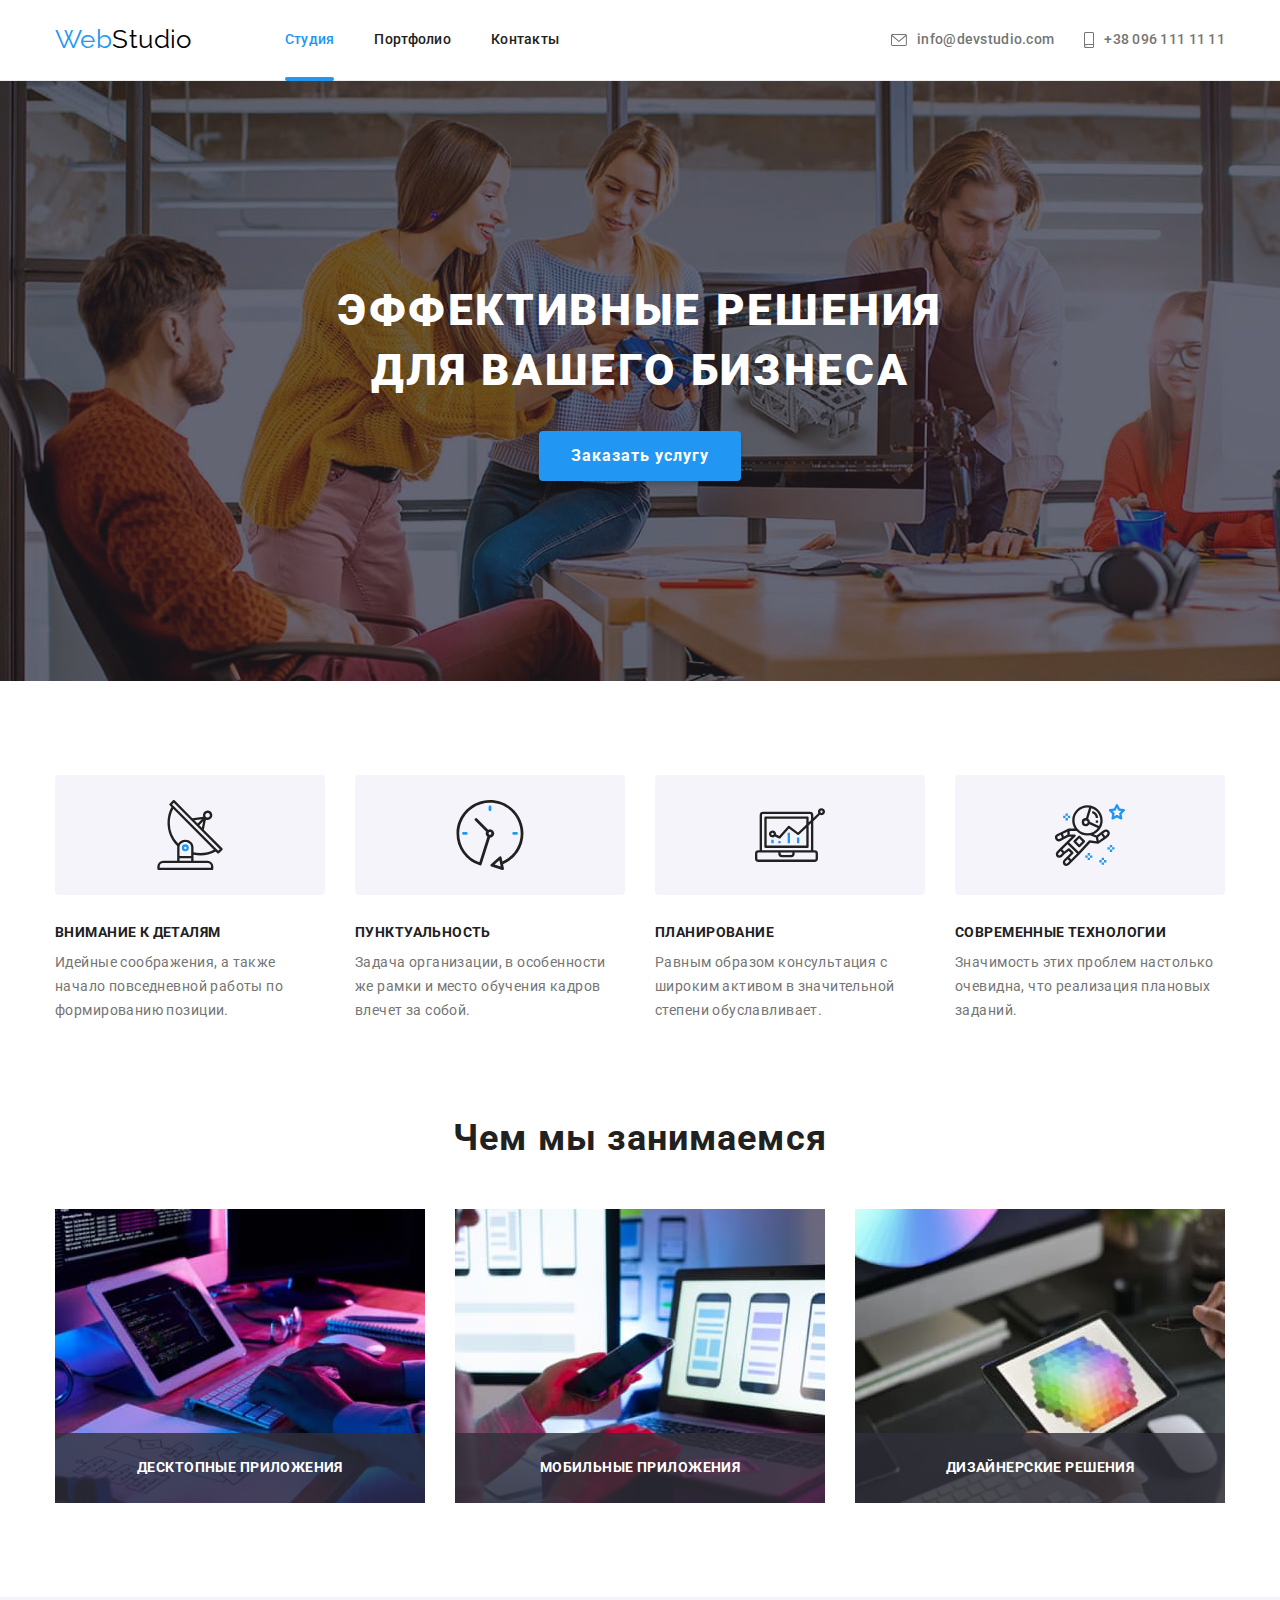
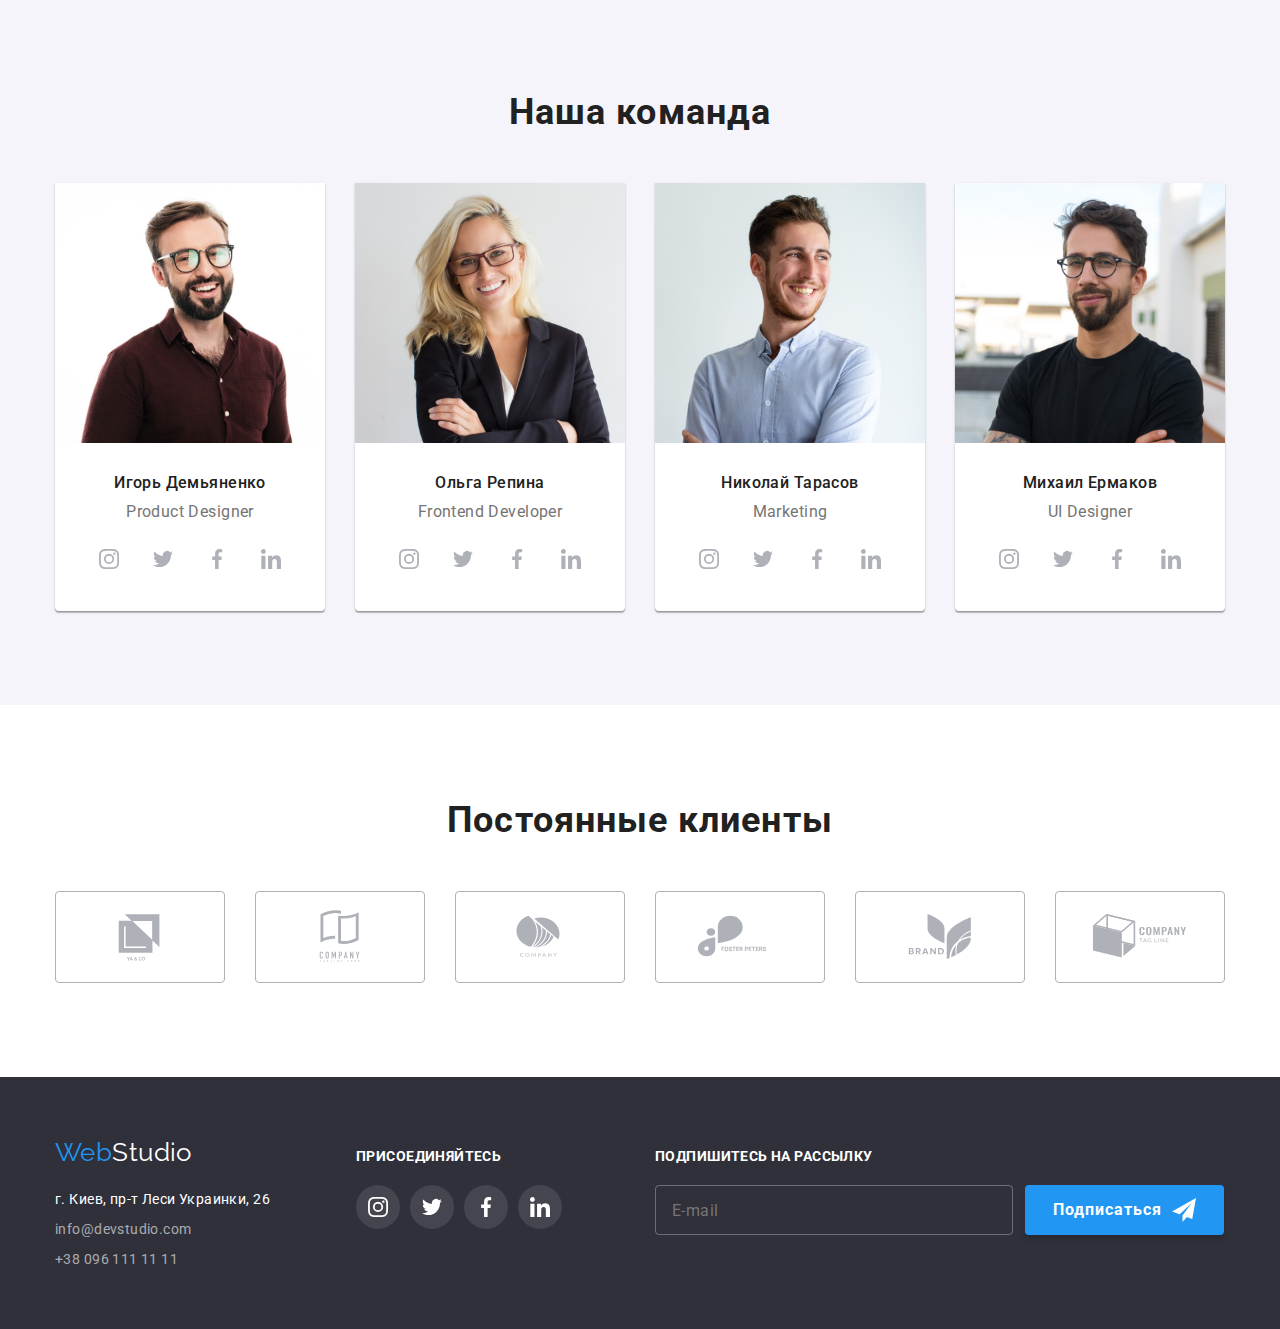
==== index.html @ a788e4dd "Клонує репозиторій" ====
<!DOCTYPE html>
<html lang="ru">
	<head>
		<meta charset="UTF-8" />
		<meta http-equiv="X-UA-Compatible" content="IE=edge" />
		<meta name="viewport" content="width=device-width, initial-scale=1.0" />
		<title>Студия</title>
		<link
			href="https://fonts.googleapis.com/css2?family=Raleway:wght@700&family=Roboto:wght@400;500;700;900&display=swap"
			rel="stylesheet"
		/>
		<link
			rel="stylesheet"
			href="https://cdnjs.cloudflare.com/ajax/libs/modern-normalize/1.1.0/modern-normalize.min.css"
		/>
		<link rel="stylesheet" href="./css/styles.css" />
	</head>
	<body>
		<header class="page-header">
			<div class="container main-header">
				<a href="./index.html" class="logo"><span class="logo-accent">Web</span>Studio</a>
				</a>
				<div>
					<nav>
						<ul class="site-nav list">
							<li class="item"><a href="./index.html" class="link current">Студия</a></li>
							<li class="item"><a href="./portfolio.html" class="link">Портфолио</a></li>
							<li class="item"><a href="" class="link">Контакты</a></li>
						</ul>
					</nav>
				</div>
				<ul class="contacts list">
					<li class="item contacts"><a href="mailto:info@devstudio.com" class="link contacts text">
						<svg class="link-icon" width="16px" height="12px">
							<use href="./images/icons.svg/symbol-defs.svg#icon-envelope"></use>
						</svg>
						info@devstudio.com</a></li>
					<li class="item contacts"><a href="tel:+380961111111" class="link contacts text">
						<svg class="link-icon" width="10px" height="16px">
							<use href="./images/icons.svg/symbol-defs.svg#icon-smartphone"></use>
						</svg>
						+38 096 111 11 11</a></li>
				</ul>
			</div>
		</header>

		<main>
			<section class="hero">
				<div class="container">
					<h1 class="hero-title">
						Эффективные решения
						<br />
						для вашего бизнеса
					</h1>
					<button data-modal-open type="button" class="button primary">Заказать услугу</button>	
				</div>
			</section>

			<section class="section">
				<div class="container">
					<h2 class="visually-hidden">Преимущества</h2>
					<ul class="features list">
						<li class="features-item">
							<svg class="features-icon" width="70px" height="70px">
								<use href="./images/icons.svg/symbol-defs.svg#icon-antenna"></use>
							</svg>
							<h3 class="features-title">Внимание к деталям</h3>
							<p class="features-text">
								Идейные соображения, а также начало повседневной работы по формированию позиции.
							</p>
						</li>

						<li class="features-item">
							<svg class="features-icon" width="70px" height="70px">
								<use href="./images/icons.svg/symbol-defs.svg#icon-clock"></use>
							</svg>
							<h3 class="features-title">Пунктуальность</h3>
							<p class="features-text">
								Задача организации, в особенности же рамки и место обучения кадров влечет за собой.
							</p>
						</li>

						<li class="features-item">
							<svg class="features-icon" width="70px" height="70px">
								<use href="./images/icons.svg/symbol-defs.svg#icon-diagram"></use>
							</svg>
							<h3 class="features-title">Планирование</h3>
							<p class="features-text">
								Равным образом консультация с широким активом в значительной степени обуславливает.
							</p>
						</li>

						<li class="features-item">
							<svg class="features-icon" width="70px" height="70px">
								<use href="./images/icons.svg/symbol-defs.svg#icon-astronaut"></use>
							</svg>
							<h3 class="features-title">Современные технологии</h3>
							<p class="features-text">Значимость этих проблем настолько очевидна, что реализация плановых заданий.</p>
						</li>
					</ul>
				</div>
			</section>

			<section class="section no-padding-top">
				<div class="container">
					<h2 class="section-title">Чем мы занимаемся</h2>
					<ul class="activity list">
						<li class="activity-item">
							<p class="activity-title">Десктопные приложения</p>
							<img src="./images/box-1.jpg" alt="Десктопные приложения" width="370" />
						</li>
						<li class="activity-item">
							<p class="activity-title">Мобильные приложения</p>
							<img src="./images/box-2.jpg" alt="Мобильные приложения" width="370" />
						</li>
						<li class="activity-item">
							<p class="activity-title">Дизайнерские решения</p>
							<img src="./images/box-3.jpg" alt="Дизайнерские решения" width="370" />
						</li>
					</ul>
				</div>
			</section>

			<section class="section teams">
				<div class="container">
					<h2 class="section-title">Наша команда</h2>
					<ul class="team list">
						<li class="team-item">
							<img src="./images/img-1.jpg" alt="Игорь Демьяненко" width="270" />
							<div class="team-content">
								<h3 class="team-title">Игорь Демьяненко</h3>
								<p lang="en" class="team-position">Product Designer</p>
								<ul class="team-networks-list list">
									<li class="item"><a href="" class="team-networks-link"><svg width="20px" height="20px"><use href="./images/icons.svg/symbol-defs.svg#icon-instagram"></use></svg></a></li>
									<li class="item"><a href="" class="team-networks-link"><svg width="20px" height="20px"><use href="./images/icons.svg/symbol-defs.svg#icon-twitter"></use></svg></a></li>
									<li class="item"><a href="" class="team-networks-link"><svg width="20px" height="20px"><use href="./images/icons.svg/symbol-defs.svg#icon-facebook"></use></svg></a></li>
									<li class="item"><a href="" class="team-networks-link"><svg width="20px" height="20px"><use href="./images/icons.svg/symbol-defs.svg#icon-linkedin"></use></svg></a></li>
								</ul>
							</div>

						</li>
						<li class="team-item">
							<img src="./images/img-2.jpg" alt="Ольга Репина" width="270" />
							<div class="team-content">
								<h3 class="team-title">Ольга Репина</h3>
								<p lang="en" class="team-position">Frontend Developer</p>
								<ul class="team-networks-list list">
									<li class="item"><a href="" class="team-networks-link"><svg width="20px" height="20px"><use href="./images/icons.svg/symbol-defs.svg#icon-instagram"></use></svg></a></li>
									<li class="item"><a href="" class="team-networks-link"><svg width="20px" height="20px"><use href="./images/icons.svg/symbol-defs.svg#icon-twitter"></use></svg></a></li>
									<li class="item"><a href="" class="team-networks-link"><svg width="20px" height="20px"><use href="./images/icons.svg/symbol-defs.svg#icon-facebook"></use></svg></a></li>
									<li class="item"><a href="" class="team-networks-link"><svg width="20px" height="20px"><use href="./images/icons.svg/symbol-defs.svg#icon-linkedin"></use></svg></a></li>
								</ul>
							</div>
						</li>
						<li class="team-item">
							<img src="./images/img-3.jpg" alt="Николай Тарасов" width="270" />
							<div class="team-content">
								<h3 class="team-title">Николай Тарасов</h3>
								<p lang="en" class="team-position">Marketing</p>
								<ul class="team-networks-list list">
									<li class="item"><a href="" class="team-networks-link"><svg width="20px" height="20px"><use href="./images/icons.svg/symbol-defs.svg#icon-instagram"></use></svg></a></li>
									<li class="item"><a href="" class="team-networks-link"><svg width="20px" height="20px"><use href="./images/icons.svg/symbol-defs.svg#icon-twitter"></use></svg></a></li>
									<li class="item"><a href="" class="team-networks-link"><svg width="20px" height="20px"><use href="./images/icons.svg/symbol-defs.svg#icon-facebook"></use></svg></a></li>
									<li class="item"><a href="" class="team-networks-link"><svg width="20px" height="20px"><use href="./images/icons.svg/symbol-defs.svg#icon-linkedin"></use></svg></a></li>
								</ul>
							</div>
						</li>
						<li class="team-item">
							<img src="./images/img-4.jpg" alt="Михаил Ермаков" width="270" />
							<div class="team-content">
								<h3 class="team-title">Михаил Ермаков</h3>
								<p lang="en" class="team-position">UI Designer</p>
								<ul class="team-networks-list list">
									<li class="item"><a href="" class="team-networks-link"><svg width="20px" height="20px"><use href="./images/icons.svg/symbol-defs.svg#icon-instagram"></use></svg></a></li>
									<li class="item"><a href="" class="team-networks-link"><svg width="20px" height="20px"><use href="./images/icons.svg/symbol-defs.svg#icon-twitter"></use></svg></a></li>
									<li class="item"><a href="" class="team-networks-link"><svg width="20px" height="20px"><use href="./images/icons.svg/symbol-defs.svg#icon-facebook"></use></svg></a></li>
									<li class="item"><a href="" class="team-networks-link"><svg width="20px" height="20px"><use href="./images/icons.svg/symbol-defs.svg#icon-linkedin"></use></svg></a></li>
								</ul>
							</div>
						</li>
					</ul>
				</div>
			</section>

			<section class="section">
				<div class="container">
					<h2 class="section-title">Постоянные клиенты</h2>
					<ul class="clients list">
						<li class="item"><a href="" class="clients-link"><svg width="106" height="60px"><use href="./images/icons.svg/symbol-defs.svg#icon-logo-1"></use></svg></a></li>
						<li class="item"><a href="" class="clients-link"><svg width="106" height="60px"><use href="./images/icons.svg/symbol-defs.svg#icon-logo-2"></use></svg></a></li>
						<li class="item"><a href="" class="clients-link"><svg width="106" height="60px"><use href="./images/icons.svg/symbol-defs.svg#icon-logo-3"></use></svg></a></li>
						<li class="item"><a href="" class="clients-link"><svg width="106" height="60px"><use href="./images/icons.svg/symbol-defs.svg#icon-logo-4"></use></svg></a></li>
						<li class="item"><a href="" class="clients-link"><svg width="106" height="60px"><use href="./images/icons.svg/symbol-defs.svg#icon-logo-5"></use></svg></a></li>
						<li class="item"><a href="" class="clients-link"><svg width="106" height="60px"><use href="./images/icons.svg/symbol-defs.svg#icon-logo-6"></use></svg></a></li>
					</ul>
				</div> 
			</section>
		</main>

		<footer class="footer">
			<div class="container footer-content">
				<div class="footer-contacts">
					<a href="/index.html" class="logo"><span class="logo-accent">Web</span>Studio</a>
					<address class="address">
						<ul class="list">
							<li class="item">
								<a
									href="https://goo.gl/maps/6p5DjgwjbaoBaa989"
									target="_blank"
									rel="noopener noreferrer nofollow"
									class="location link"
								>
									г. Киев, пр-т Леси Украинки, 26
								</a>
							</li>
							<li class="item"><a href="mailto:info@devstudio.com" class="contact link">info@devstudio.com</a></li>
							<li class="item"><a href="tel:+380961111111" class="contact link">+38 096 111 11 11</a></li>
						</ul>
					</address>
				</div>			
				<div class="footer-social">
					<b class="social-title">присоединяйтесь</b>
					<ul class="social-list list">
						<li class="item"><a href="" class="social-link"><svg width="20px" height="20px"><use href="./images/icons.svg/symbol-defs.svg#icon-instagram"></use></svg></a></li>
						<li class="item"><a href="" class="social-link"><svg width="20px" height="20px"><use href="./images/icons.svg/symbol-defs.svg#icon-twitter"></use></svg></a></li>
						<li class="item"><a href="" class="social-link"><svg width="20px" height="20px"><use href="./images/icons.svg/symbol-defs.svg#icon-facebook"></use></svg></a></li>
						<li class="item"><a href="" class="social-link"><svg width="20px" height="20px"><use href="./images/icons.svg/symbol-defs.svg#icon-linkedin"></use></svg></a></li>
					</ul>
				</div>
				<div class="footer-join">
					<b class="join-title">Подпишитесь на рассылку</b>
					<form>
						<div class="join-form">
							<label for="email">
								<input type="email" name="email" placeholder="E-mail" class="input-submit"/>
							</label>
							<button type="submit" class="button join">Подписаться
							<svg class="button-join-icon" width="24px" height="24px">
								<use href="./images/icons.svg/symbol-defs.svg#icon-send"></use>
							</svg>
						</button>
						</div>					
					</form>
				</div>
			</div>
		</footer>

		<div data-modal class="backdrop is-hidden">
			<div class="modal">
				<button type="button" class="modal-button-close" data-modal-close>
					<svg class="button-close-icon" width="18px" height="18px">
					<use href="./images/icons.svg/symbol-defs.svg#icon-close-black"></use>
				</svg>
				</button> 
				
				<form action="" class="modal-speaker-form">	
					<h2 class="modal-title">Оставьте свои данные, мы вам перезвоним</h2>
					<div class="modal-form-field">
						<label>
						Имя
						<input required type="text" name="name" class="modal-form-input">
						<svg class="modal-form-icon" width="18px" height="18px">
							<use href="./images/icons.svg/symbol-defs.svg#icon-person-black"></use>
						</svg>
						</label>
						
					</div>
					<div class="modal-form-field">
						<label>
						Телефон
						<input required type="tel" name="tel" class="modal-form-input">
						<svg class="modal-form-icon" width="18px" height="18px">
							<use href="./images/icons.svg/symbol-defs.svg#icon-phone-black"></use>
						</svg>
						</label>
					</div>
					<div class="modal-form-field">
						<label>
						Почта
						<input type="email" name="email" class="modal-form-input">
						<svg class="modal-form-icon" width="18px" height="18px">
							<use href="./images/icons.svg/symbol-defs.svg#icon-email-black"></use>
						</svg>
						</label>
					</div>
					<div class="modal-form-field">
						<label>
						Комментарий
						<textarea name="comment" placeholder="Введите текст" rows="8" class="modal-form-textarea"></textarea>
						</label>
					</div>
					<div class="modal-form-checkbox">
						<label class="checkbox-label">
						<input required class="checkbox-input" type="checkbox" name="checkbox" value="Соглашаюсь с рассылкой и принимаю"/>
						<span class="checkbox-input-icon"></span>
						<span class="checkbox-title">Соглашаюсь с рассылкой и принимаю <a href="" class="checkbox-link-contract">
							Условия договора</a></span>	
						</label>
					</div>
					
					<button type="submit" class="button modal-button-send">Отправить</button>		
				</form>	
			</div>
		</div>
		<script src="./js/modal.js"></script>
	</body>
</html>
---- css/styles.css ----
/* Основной - #757575 */
/* Вторичный - #212121 */
/* Белый - #ffffff */
/* Прозрачный - rgba(255, 255, 255, 0.6) */
/* Акцент -  #2196f3 */
/* Вторичный цвет фона Герой - #2F303A */
/* Вторичный цвет фона команды- #F5F4FA */

:root {
	--primary-text-color: #757575;
	--white-color: #ffffff;
	--text-white-color: #ffffff;
	--black-color: #000000;
	--title-text-color: #212121;
	--accent-color: #2196f3;
	--second-accent-color: #188ce8;
	--address-contact-color: rgba(255, 255, 255, 0.6);
	--second-bg-color: #2f303a;
	--third-bg-color: #f5f4fa;
	--border-color: #ececec;
	--border-second-color: #eeeeee;
	--icon-color: #afb1b8;
	--card-set-gap: 30px;
	--button-primary-shodow: 0px 4px 4px rgba(0, 0, 0, 0.15);
	--button-secondary-shodow: 0px 3px 1px rgba(0, 0, 0, 0.1), 0px 1px 2px rgba(0, 0, 0, 0.08),
		0px 2px 2px rgba(0, 0, 0, 0.12);
	--portfolio-card-shadow: 0px 1px 1px rgba(0, 0, 0, 0.12), 0px 4px 4px rgba(0, 0, 0, 0.06),
		1px 4px 6px rgba(0, 0, 0, 0.16);
	--team-list-item-shadow: 0px 1px 3px rgba(0, 0, 0, 0.12), 0px 1px 1px rgba(0, 0, 0, 0.14),
		0px 2px 1px rgba(0, 0, 0, 0.2);
	--activity-bg-color: rgba(47, 48, 58, 0.8);
	--transition-time: cubic-bezier(0.4, 0, 0.2, 1);
}

/* ---------------------------------------BODY------------------------------------------- */
body {
	font-family: Roboto, sans-serif;
	font-style: normal;
	font-size: 14px;
	letter-spacing: 0.03em;
	background-color: var(--white-color);
	color: var(--primary-text-color);
}

/* .chackbox-input */

.visually-hidden {
	position: absolute;
	width: 1px;
	height: 1px;
	margin: -1px;
	border: 0;
	padding: 0;

	white-space: nowrap;
	clip-path: inset(100%);
	clip: rect(0 0 0 0);
	overflow: hidden;
}

.list {
	list-style: none;
}

h1,
h2,
h3,
p,
ul {
	padding: 0;
	margin: 0;
}

img {
	display: block;
	max-width: 100%;
	height: auto;
	margin: 0;
}

.link {
	text-decoration: none;
	transition: color 250ms var(--transition-time);
}

.container {
	width: 1200px;
	padding-left: 15px;
	padding-right: 15px;
	margin-left: auto;
	margin-right: auto;

	/* outline: 2px solid tomato; */
}

/* ---------------------------------------HEADER------------------------------------------- */

.page-header {
	border-bottom: 1px solid var(--border-color);
}

.main-header {
	display: flex;
	align-items: center;
}

.logo {
	padding-top: 24px;
	padding-bottom: 25px;

	font-family: Raleway, cursive;
	text-decoration: none;
	font-size: 26px;
	line-height: 1.19;
	color: var(--black-color);
}
.logo-accent {
	color: var(--accent-color);
}

.site-nav {
	display: flex;
	margin-left: 93px;
}

.site-nav .link {
	display: block;
	padding-top: 32px;
	padding-bottom: 32px;

	font-weight: 500;
	line-height: 1.14;
	letter-spacing: 0.02em;
	text-decoration: none;
	color: var(--title-text-color);
}

.site-nav .current {
	position: relative;
}

.link.current::after {
	content: "";
	position: absolute;
	display: block;
	width: 100%;
	height: 4px;
	left: 0;
	bottom: -1px;
	border-radius: 2px;
	background-color: var(--accent-color);
}

.site-nav .item:not(:last-child) {
	margin-right: 40px;
}

.site-nav .link:hover,
.site-nav .link:focus,
.contacts .link:hover,
.contacts .link:focus,
.address .location:hover,
.address .location:focus,
.address .contact:hover,
.address .contact:focus {
	color: var(--accent-color);
}

.site-nav .link.current,
.contacts .link.current {
	color: var(--accent-color);
}

.contacts.text {
	text-decoration: none;
	font-weight: 500;
	line-height: 1.14;
	letter-spacing: 0.02em;
	color: var(--primary-text-color);
}

.contacts.list {
	display: flex;
	margin-left: auto;
	flex-wrap: nowrap;
	width: fit-content;
}

.contacts.link {
	padding-top: 32px;
	padding-bottom: 32px;
	display: flex;
	align-items: center;
}

.item.contacts .link-icon {
	margin-right: 10px;
	fill: currentColor;
}

.contacts > .item:not(:last-child) {
	margin-right: 30px;
}

/* ---------------------------------------HERO------------------------------------------- */
.hero {
	max-width: 1600px;
	height: 600px;
	padding-top: 200px;
	padding-bottom: 200px;
	margin-left: auto;
	margin-right: auto;
	background-image: linear-gradient(to right, rgba(47, 48, 58, 0.4), rgba(47, 48, 58, 0.4)), url(../images/img.jpg);
	background-repeat: no-repeat;
	background-size: cover;
	text-align: center;
	background-color: var(--second-bg-color);
}

.hero-title {
	margin-bottom: 30px;

	color: var(--white-color);
	font-weight: 900;
	font-size: 44px;
	line-height: 1.36;
	letter-spacing: 0.06em;
	text-transform: uppercase;
}

/* ---------------------------------------BATTON------------------------------------------- */
.button {
	display: inline-block;
	font-family: inherit;
	text-align: center;
	cursor: pointer;
	border: none;
	border-radius: 4px;
}

.button.primary {
	padding: 10px 32px;
	margin: 0px;

	font-weight: 700;
	font-size: 16px;
	line-height: 1.87;
	letter-spacing: 0.06em;
	color: var(--text-white-color);
	background-color: var(--accent-color);
	box-shadow: var(--button-primary-shodow);

	transition: background-color 250ms var(--transition-time);
}

.button.primary:hover,
.button.primary:focus {
	background-color: var(--second-accent-color);
	box-shadow: var(--button-primary-shodow);
}

/* ---------------------------------------SECTION------------------------------------------- */
.section {
	padding-top: 94px;
	padding-bottom: 94px;
}

.section.no-padding-top {
	padding-top: 0px;
	padding-bottom: 94px;
}

.section-title {
	margin-bottom: 50px;

	font-weight: 700;
	font-size: 36px;
	line-height: 1.17;
	text-align: center;
	letter-spacing: 0.03em;
	color: var(--title-text-color);
}

/* ---------------------------------------FEATURES------------------------------------------- */
.features {
	display: flex;
}
.features .features-item + .features-item {
	margin-left: 30px;
}

.features-icon {
	width: 270px;
	height: 120px;
	padding: 25px 100px;
	display: block;
	background-position: center;
	background-color: var(--third-bg-color);
	border-radius: 4px;
	margin-bottom: 30px;
}

.features .features-title {
	margin-bottom: 10px;

	font-weight: 700;
	font-size: 14px;
	line-height: 1.14;
	text-transform: uppercase;
	color: var(--title-text-color);
}

.features .features-text {
	line-height: 1.71;
}

.activity {
	display: flex;
}

.activity-item {
	position: relative;
}

.activity-title {
	display: flex;
	justify-content: center;
	align-items: center;
	position: absolute;
	left: 0;
	bottom: 0;
	width: 100%;
	height: 70px;

	font-weight: 700;
	line-height: 1.14;
	text-align: center;
	text-transform: uppercase;
	color: var(--text-white-color);

	background-color: var(--activity-bg-color);
}

.activity .activity-item + .activity-item {
	margin-left: 30px;
}

/* ---------------------------------------TEAM------------------------------------------- */
.teams {
	text-align: center;

	background-color: var(--third-bg-color);
}

.team .team-title {
	margin-bottom: 10px;

	font-weight: 500;
	font-size: 16px;
	line-height: 1.19;
	color: var(--title-text-color);
}

.team .team-position {
	font-size: 16px;
	line-height: 1.19;
	margin-bottom: 16px;
}

.team-content {
	padding-top: 30px;
	padding-bottom: 30px;
}

.team {
	display: flex;
}

.team .team-item + .team-item {
	margin-left: 30px;
}

.team-networks-list {
	display: flex;
	justify-content: center;
}

.team-networks-link {
	/* padding: 12px; */
	width: 44px;
	height: 44px;
	border-radius: 50%;
	cursor: pointer;

	display: flex;
	justify-content: center;
	align-items: center;

	color: var(--icon-color);
	fill: currentColor;

	transition: background-color 250ms var(--transition-time), fill 250ms var(--transition-time);
}
.team-networks-list .item:not(:last-child) {
	margin-right: 10px;
}
.team-networks-link:hover,
.team-networks-link:focus {
	background-color: var(--accent-color);
	fill: var(--white-color);
}

.team .team-item {
	background-color: var(--white-color);
	box-shadow: var(--team-list-item-shadow);
	border-radius: 0px 0px 4px 4px;
}

/* ---------------------------------------CLIENTS------------------------------------------- */
.clients {
	display: flex;
}

.clients-link {
	display: flex;
	justify-content: center;
	align-items: center;
	width: 170px;
	height: 92px;
	border: 1px solid var(--icon-color);
	border-radius: 4px;
	cursor: pointer;
	outline: transparent;
	color: var(--icon-color);
	fill: currentColor;

	transition: background-color 250ms var(--transition-time), fill 250ms var(--transition-time);
}
.clients .item:not(:last-child) {
	margin-right: 30px;
}
.clients-link:hover,
.clients-link:focus {
	border-color: var(--accent-color);
	fill: var(--accent-color);
}

/* ---------------------------------------FOOTER------------------------------------------- */
.footer {
	padding-top: 60px;
	padding-bottom: 60px;

	background-color: var(--second-bg-color);
}

.footer-content {
	display: flex;
	align-items: baseline;
}

.footer .logo {
	color: var(--white-color);
}

.address .location,
.address .contact {
	text-decoration: none;
	font-style: normal;
	line-height: 1.71;
	color: var(--white-color);
}

.address .contact {
	color: var(--address-contact-color);
}

.address .item {
	height: 21px;
	margin-bottom: 9px;
}

.address {
	margin-top: 20px;
	width: 231px;
}

.address .item:last-child {
	margin-bottom: 0px;
}

.footer-social {
	margin-left: 70px;
}

.social-title {
	/* margin-bottom: 20px; */
	font-weight: 700;
	font-size: 14px;
	line-height: 1.14;
	letter-spacing: 0.03em;
	text-transform: uppercase;
	color: var(--white-color);
}

.social-list {
	display: flex;
	justify-content: center;
	margin-top: 20px;
}

.social-link {
	/* padding: 12px; */
	width: 44px;
	height: 44px;
	border-radius: 50%;
	cursor: pointer;

	display: flex;
	justify-content: center;
	align-items: center;

	color: var(--white-color);
	fill: currentColor;
	background-color: rgba(255, 255, 255, 0.1);

	transition: background-color 250ms var(--transition-time), fill 250ms var(--transition-time);
}

.social-link:hover,
.social-link:focus {
	background-color: var(--accent-color);
}

.social-list .item:not(:last-child) {
	margin-right: 10px;
}

.footer-join {
	margin-left: 93px;
}

.join-title {
	font-weight: 700;
	font-size: 14px;
	line-height: 1.14;
	letter-spacing: 0.03em;
	text-transform: uppercase;
	color: var(--white-color);
}

.join-form {
	display: flex;
	justify-content: center;
	align-items: center;

	margin-top: 20px;
}

.input-submit {
	margin-right: 12px;
	width: 358px;
	height: 50px;
	padding-left: 16px;

	font-size: 16px;
	line-height: 1.25;
	letter-spacing: 0.03em;
	color: var(--address-contact-color);

	outline: none;
	border: 1px solid rgba(255, 255, 255, 0.3);
	drop-shadow: 0px 4px 4px rgba(0, 0, 0, 0.15);
	border-radius: 4px;
	background-color: transparent;

	transition: border-color 250ms var(--transition-time);
}

.input-submit:hover,
.input-submit:focus {
	border-color: var(--second-accent-color);
}

.button.join {
	padding: 10px 28px;
	margin: 0px;

	display: flex;
	justify-content: center;
	align-items: center;

	font-weight: 700;
	font-size: 16px;
	line-height: 1.87;
	letter-spacing: 0.06em;
	color: var(--text-white-color);
	background-color: var(--accent-color);
	box-shadow: var(--button-primary-shodow);

	transition: background-color 250ms var(--transition-time);
}

.button.join:hover,
.button.join:focus {
	background-color: var(--second-accent-color);
}

.button-join-icon {
	margin-left: 10px;
}

/* ---------------------------------------MODAL BACKDROP------------------------------------------- */
.backdrop {
	position: fixed;
	left: 0px;
	top: 0px;
	width: 100%;
	height: 100%;

	background: rgba(0, 0, 0, 0.2);

	opacity: 1;
	transition: opacity 250ms var(--transition-time);
}

.backdrop.is-hidden {
	opacity: 0;
	pointer-events: none;
}

.modal {
	position: absolute;
	display: flex;
	opacity: 1;
	padding: 40px;

	top: 50%;
	left: 50%;
	width: 528px;
	height: 581px;
	background: var(--white-color);

	box-shadow: 0px 1px 3px rgba(0, 0, 0, 0.12), 0px 1px 1px rgba(0, 0, 0, 0.14), 0px 2px 1px rgba(0, 0, 0, 0.2);
	border-radius: 4px;

	transform: translate(-50%, -50%) scale(1);
	transition: transform 250ms var(--transition-time);
}

.backdrop.is-hidden .modal {
	transform: translate(-50%, -50%) scale(0.5);
}

.modal-speaker-form {
	width: 100%;
	height: 100%;
}

.modal-title {
	font-weight: 700;
	font-size: 20px;
	line-height: 1.15;
	text-align: center;
	letter-spacing: 0.03em;
	color: var(--title-text-color);

	margin-bottom: 12px;
}

.modal-form-field label {
	display: flex;
	flex-direction: column;
	margin-bottom: 10px;

	font-size: 12px;
	line-height: 1.17;
	letter-spacing: 0.01em;
	color: var(--primary-text-color);
}

.modal-form-field {
	position: relative;
}

.modal-form-input {
	margin-top: 4px;
	width: 100%;
	height: 40px;
	border: 1px solid rgba(33, 33, 33, 0.2);
	border-radius: 4px;
	padding: 12px 12px 12px 42px;
	outline: none;
	cursor: pointer;

	transition: border-color 250ms var(--transition-time);
}

.modal-form-input:hover,
.modal-form-input:focus {
	border-color: var(--second-accent-color);
}

.modal-form-icon {
	position: absolute;
	top: 50%;
	left: 12px;
	fill: var(--title-text-color);
	cursor: pointer;

	transition: fill 250ms var(--transition-time);
}

.modal-form-input:hover + .modal-form-icon,
.modal-form-input:focus + .modal-form-icon {
	fill: var(--accent-color);
}

.modal-form-textarea {
	margin-top: 4px;
	resize: none;
	padding: 12px 16px;
	width: 100%;
	height: 120px;
	border: 1px solid rgba(33, 33, 33, 0.2);
	border-radius: 4px;
	outline: none;
	transition: border-color 250ms var(--transition-time);
}

.modal-form-textarea:hover,
.modal-form-textarea:focus {
	border-color: var(--second-accent-color);
}

.modal-form-textarea::placeholder {
	font-size: 14px;
	line-height: 1.14;
	letter-spacing: 0.01em;
	color: rgba(117, 117, 117, 0.5);
}

.modal-form-checkbox {
	margin-top: 20px;
	margin-bottom: 30px;
}

.checkbox-label {
	display: flex;
	justify-content: center;
	align-items: center;
}

.checkbox-input {
	position: absolute;
	width: 1px;
	height: 1px;
	margin: -1px;
	border: 0;
	padding: 0;

	white-space: nowrap;
	clip-path: inset(100%);
	clip: rect(0 0 0 0);
	overflow: hidden;
}

.checkbox-input-icon {
	display: inline-block;
	width: 16px;
	height: 15px;
	border: 2px solid var(--title-text-color);
	border-radius: 2px;
	margin-right: 7px;

	background-color: var(--white-color);
	transition: border-color 250ms var(--transition-time);
	transition: background-color 250ms var(--transition-time);
}

.checkbox-input:checked + .checkbox-input-icon {
	border-color: transparent;
	background-color: var(--accent-color);
	background-image: url(../images/icons.svg/icon-check.svg);
	background-position: center;
	background-size: contain;
	background-repeat: no-repeat;
	background-origin: content-box;

	transition: background-image 250ms var(--transition-time);
}

.checkbox-input:hover + .checkbox-input-icon,
.checkbox-input:focus + .checkbox-input-icon {
	border-color: var(--accent-color);
	background-image: url(../images/icons.svg/icon-check.svg);
}

.checkbox-title {
	line-height: 1.71;
}

.checkbox-link-contract {
	line-height: 1.71;
	outline: 0;
	outline-offset: 0;
	text-decoration-line: underline;
	color: var(--accent-color);

	opacity: 0.5;
	transition: opacity 250ms var(--transition-time);
}

.checkbox-link-contract:hover,
.checkbox-link-contract:focus {
	opacity: 1;
	cursor: pointer;
}

.modal-button-send {
	padding: 10px 55px;
	margin: 0px auto;

	display: flex;
	justify-content: center;
	align-items: center;

	font-weight: 700;
	font-size: 16px;
	line-height: 1.87;
	letter-spacing: 0.06em;
	color: var(--text-white-color);
	background-color: var(--accent-color);

	transition: background-color 250ms var(--transition-time), border-shadow 250ms var(--transition-time);
}

.modal-button-send:hover,
.modal-button-send:focus {
	background-color: var(--second-accent-color);
	box-shadow: var(--button-primary-shodow);
}

.modal-button-close {
	position: absolute;
	top: 8px;
	right: 8px;
	width: 30px;
	height: 30px;

	display: flex;
	justify-content: center;
	align-items: center;
	cursor: pointer;

	padding: 6px;
	background-color: var(--white-color);
	border: 1px solid rgba(0, 0, 0, 0.1);
	border-radius: 15px;

	fill: var(--black-color);

	transition: fill 250ms var(--transition-time), border-color 250ms var(--transition-time);
}

.modal-button-close:hover,
.modal-button-close:focus {
	fill: var(--accent-color);
	border-color: var(--accent-color);
}

/* ---------------------------------------PORTFOLIO------------------------------------------- */
.filter {
	display: flex;
	justify-content: center;
	margin-bottom: 50px;
}

.filter .secondary {
	padding: 6px 22px;
	margin: 0px;

	font-weight: 500;
	font-size: 16px;
	line-height: 1.62;
	letter-spacing: 0.03em;
	color: var(--title-text-color);

	transition: background-color 250ms var(--transition-time), color 250ms var(--transition-time),
		box-shadow 250ms var(--transition-time);
}

.filter .secondary:hover,
.filter .secondary:focus {
	background-color: var(--accent-color);
	color: var(--white-color);
	box-shadow: var(--button-secondary-shodow);
}

.filter .item + .item {
	margin-left: 8px;
}

.portfolio {
	display: flex;
	flex-wrap: wrap;

	margin-left: calc(-1 * var(--card-set-gap));
	margin-top: calc(-1 * var(--card-set-gap));
}

.portfolio .portfolio-link {
	text-decoration: none;
	color: inherit;
	display: block;
}

.portfolio .portfolio-item {
	flex-basis: calc(100% / 3 - var(--card-set-gap));
	margin-left: 30px;
	margin-top: 30px;
}

.portfolio-link:hover,
.portfolio-link:focus {
	box-shadow: var(--portfolio-card-shadow);
}

.portfolio-content {
	padding: 20px 24px;
	border: 1px solid var(--border-second-color);
	border-top: none;
}

.portfolio .portfolio-title {
	margin-bottom: 4px;

	color: var(--title-text-color);
	font-weight: 700;
	font-size: 18px;
	line-height: 2;
	letter-spacing: 0.06em;
}
.portfolio .portfolio-text {
	font-size: 16px;
	line-height: 1.87;
}

.portfolio-thumb {
	position: relative;
	overflow: hidden;
}

.portfolio-thumb-text {
	position: absolute;
	top: 0;
	left: 0;
	width: 100%;
	height: 100%;
	text-align: center;

	padding: 63px 24px;
	font-size: 18px;
	line-height: 1.56;
	color: var(--text-white-color);
	background-color: rgba(33, 150, 243, 0.9);

	transform: translateY(100%);
	transition: transform 250ms var(--transition-time);
}

.portfolio-link:hover .portfolio-thumb-text,
.portfolio-link:focus .portfolio-thumb-text {
	transform: translateY(0);
}
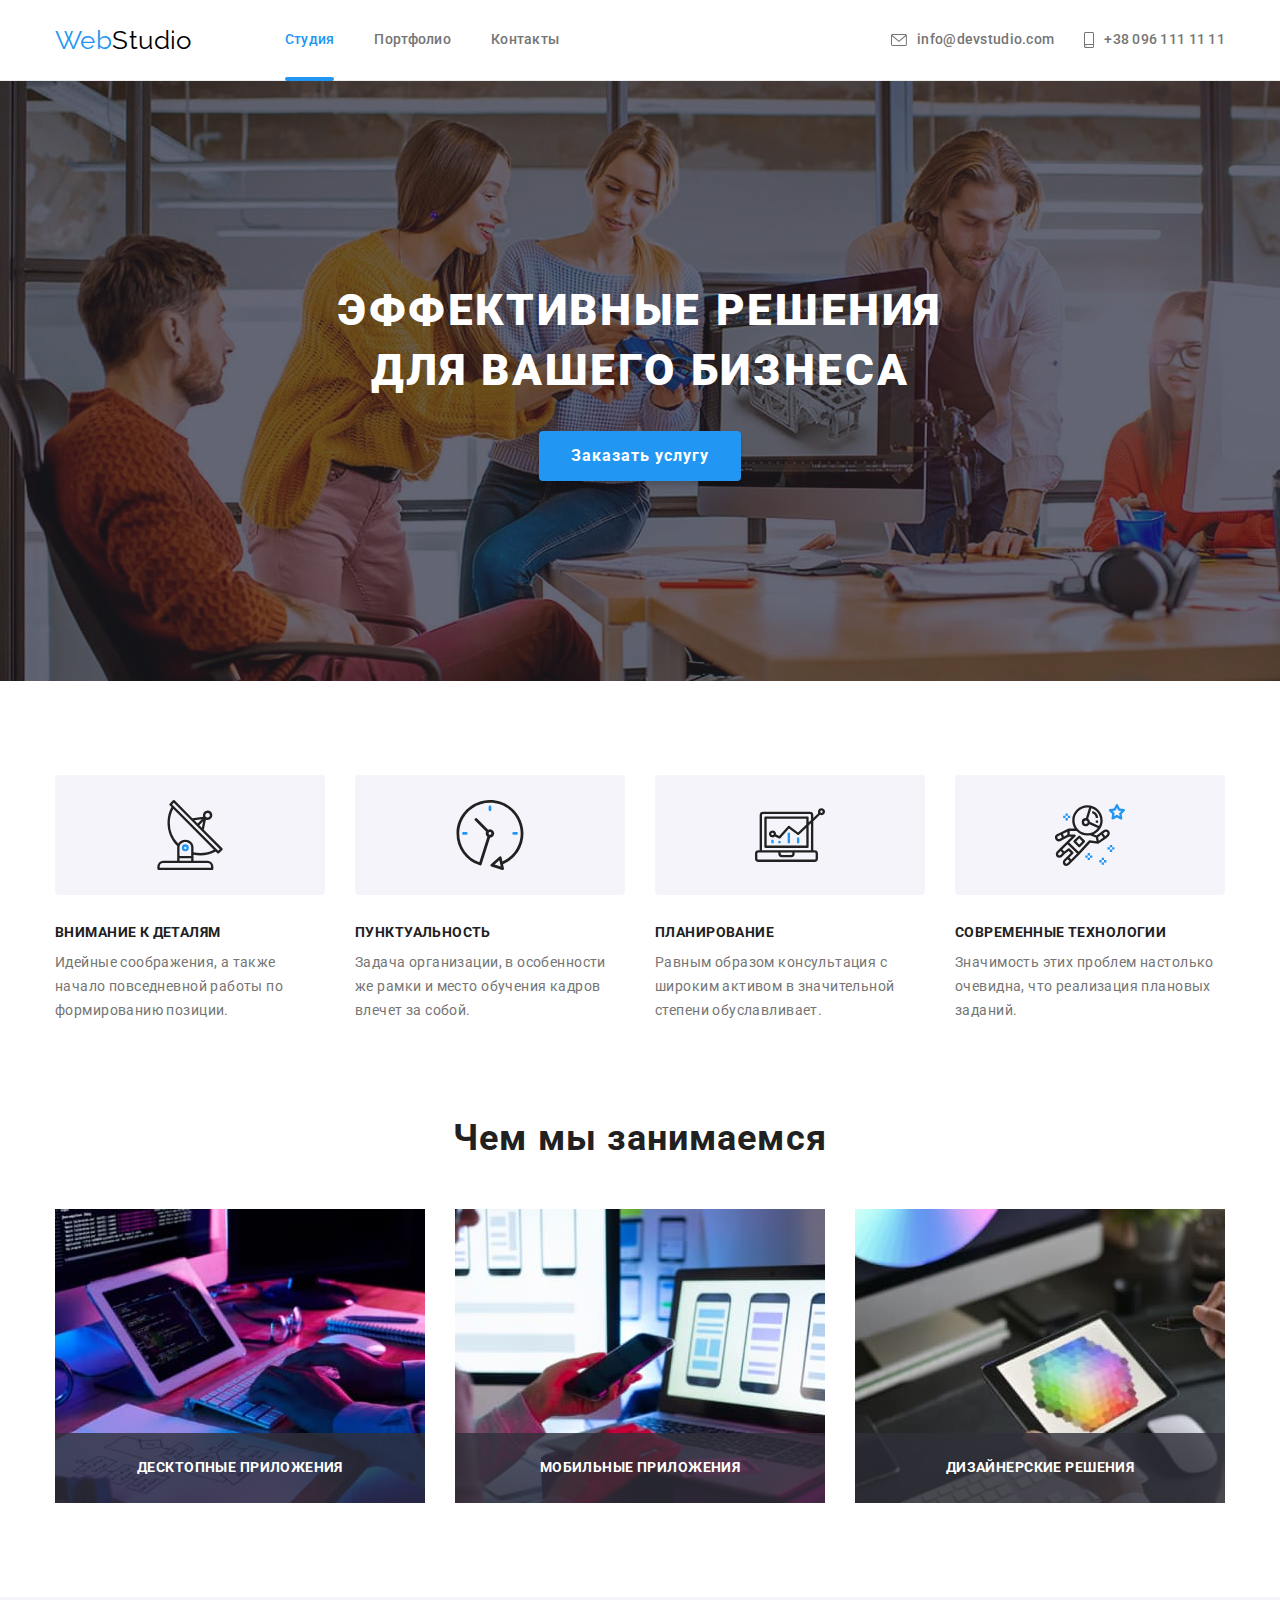
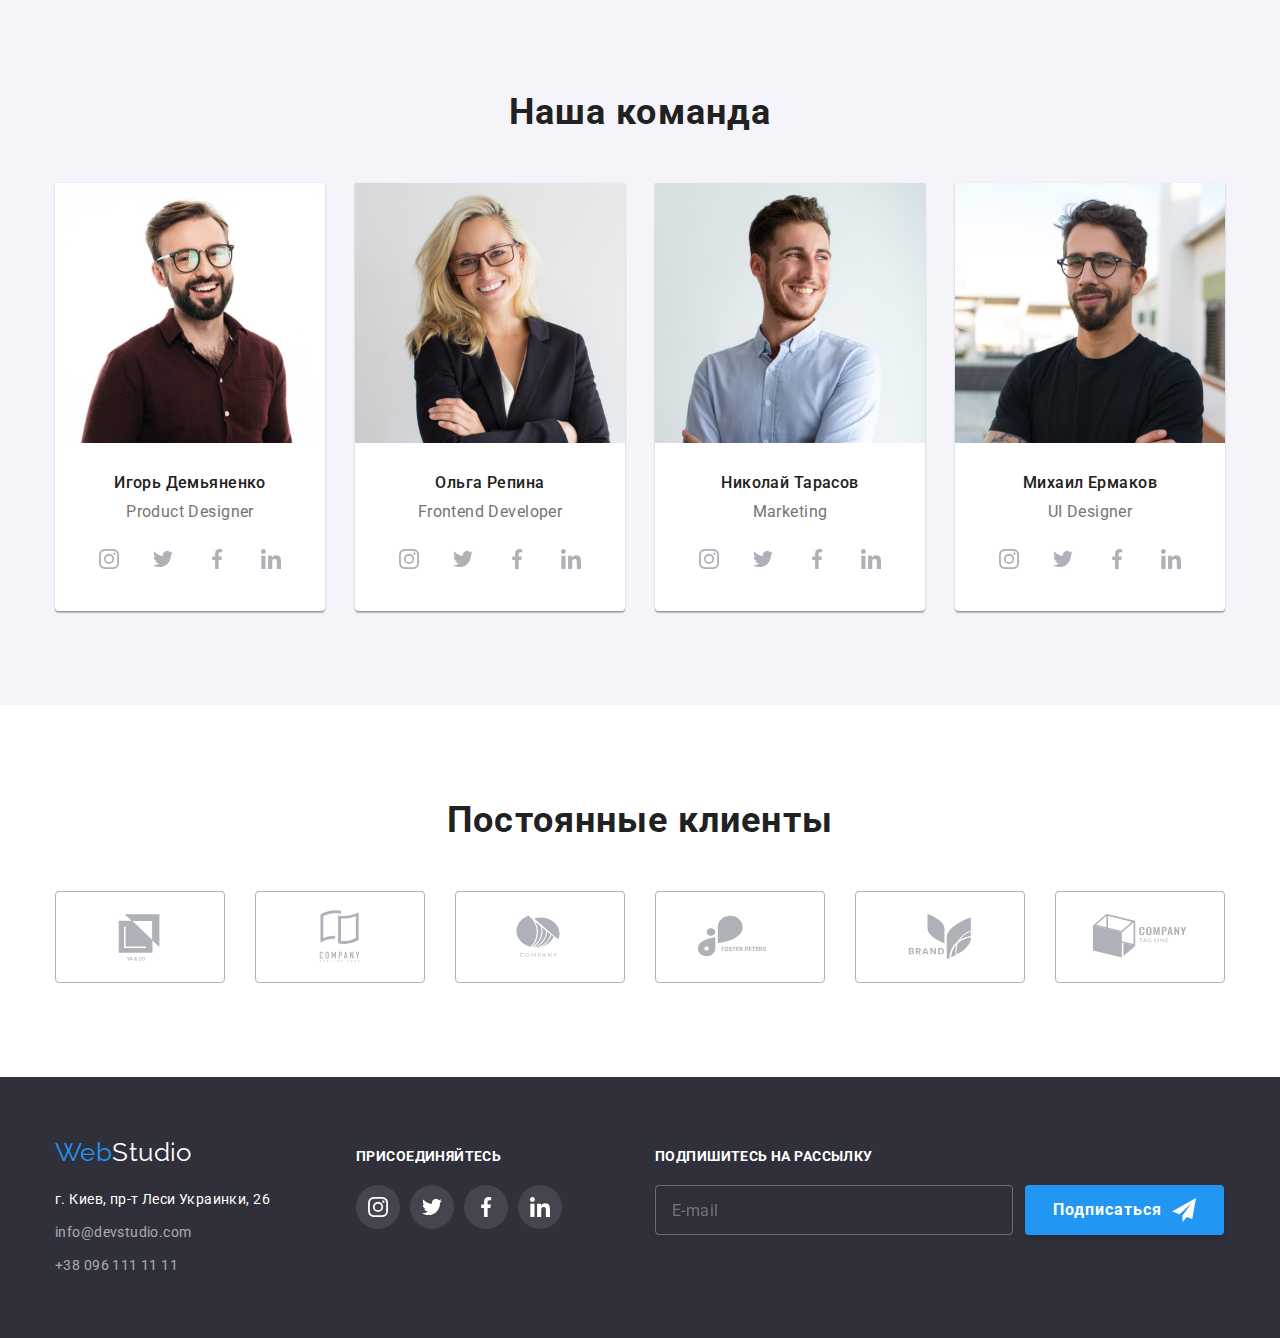
==== commit 716a484f: "Іменує класи згідно ВЕМ, використовує препроцесор SASS" ====
--- a/index.html
+++ b/index.html
@@ -13,30 +13,30 @@
 			rel="stylesheet"
 			href="https://cdnjs.cloudflare.com/ajax/libs/modern-normalize/1.1.0/modern-normalize.min.css"
 		/>
-		<link rel="stylesheet" href="./css/styles.css" />
+		<link rel="stylesheet" href="./css/main.min.css" />
 	</head>
 	<body>
-		<header class="page-header">
-			<div class="container main-header">
+		<header class="header">
+			<div class="container header__container">
 				<a href="./index.html" class="logo"><span class="logo-accent">Web</span>Studio</a>
 				</a>
 				<div>
 					<nav>
-						<ul class="site-nav list">
-							<li class="item"><a href="./index.html" class="link current">Студия</a></li>
-							<li class="item"><a href="./portfolio.html" class="link">Портфолио</a></li>
-							<li class="item"><a href="" class="link">Контакты</a></li>
+						<ul class="site-nav">
+							<li class="site-nav__item"><a href="./index.html" class="site-nav__link site-nav__link--active">Студия</a></li>
+							<li class="site-nav__item"><a href="./portfolio.html" class="site-nav__link">Портфолио</a></li>
+							<li class="site-nav__item"><a href="" class="site-nav__link">Контакты</a></li>
 						</ul>
 					</nav>
 				</div>
-				<ul class="contacts list">
-					<li class="item contacts"><a href="mailto:info@devstudio.com" class="link contacts text">
-						<svg class="link-icon" width="16px" height="12px">
+				<ul class="header-contacts">
+					<li class="header-contacts__item"><a href="mailto:info@devstudio.com" class="header-contacts__link">
+						<svg class="header-contacts__icon" width="16px" height="12px">
 							<use href="./images/icons.svg/symbol-defs.svg#icon-envelope"></use>
 						</svg>
 						info@devstudio.com</a></li>
-					<li class="item contacts"><a href="tel:+380961111111" class="link contacts text">
-						<svg class="link-icon" width="10px" height="16px">
+					<li class="header-contacts__item"><a href="tel:+380961111111" class="header-contacts__link">
+						<svg class="header-contacts__icon" width="10px" height="16px">
 							<use href="./images/icons.svg/symbol-defs.svg#icon-smartphone"></use>
 						</svg>
 						+38 096 111 11 11</a></li>
@@ -47,134 +47,152 @@
 		<main>
 			<section class="hero">
 				<div class="container">
-					<h1 class="hero-title">
+					<h1 class="hero__title">
 						Эффективные решения
 						<br />
 						для вашего бизнеса
 					</h1>
-					<button data-modal-open type="button" class="button primary">Заказать услугу</button>	
-				</div>
-			</section>
-
-			<section class="section">
-				<div class="container">
-					<h2 class="visually-hidden">Преимущества</h2>
-					<ul class="features list">
-						<li class="features-item">
-							<svg class="features-icon" width="70px" height="70px">
+					<button data-modal-open type="button" class="button hero__button">Заказать услугу</button>	
+				</div>
+			</section>
+
+			<section class="section features">
+				<div class="container">
+					<h2 class="features__title">Преимущества</h2>
+					<ul class="features__list">
+						<li class="features__item">
+							<svg class="features__icon" width="70px" height="70px">
 								<use href="./images/icons.svg/symbol-defs.svg#icon-antenna"></use>
 							</svg>
-							<h3 class="features-title">Внимание к деталям</h3>
-							<p class="features-text">
+							<h3 class="features__sub-title">Внимание к деталям</h3>
+							<p class="features__text">
 								Идейные соображения, а также начало повседневной работы по формированию позиции.
 							</p>
 						</li>
 
-						<li class="features-item">
-							<svg class="features-icon" width="70px" height="70px">
+						<li class="features__item">
+							<svg class="features__icon" width="70px" height="70px">
 								<use href="./images/icons.svg/symbol-defs.svg#icon-clock"></use>
 							</svg>
-							<h3 class="features-title">Пунктуальность</h3>
-							<p class="features-text">
+							<h3 class="features__sub-title">Пунктуальность</h3>
+							<p class="features__text">
 								Задача организации, в особенности же рамки и место обучения кадров влечет за собой.
 							</p>
 						</li>
 
-						<li class="features-item">
-							<svg class="features-icon" width="70px" height="70px">
+						<li class="features__item">
+							<svg class="features__icon" width="70px" height="70px">
 								<use href="./images/icons.svg/symbol-defs.svg#icon-diagram"></use>
 							</svg>
-							<h3 class="features-title">Планирование</h3>
-							<p class="features-text">
+							<h3 class="features__sub-title">Планирование</h3>
+							<p class="features__text">
 								Равным образом консультация с широким активом в значительной степени обуславливает.
 							</p>
 						</li>
 
-						<li class="features-item">
-							<svg class="features-icon" width="70px" height="70px">
+						<li class="features__item">
+							<svg class="features__icon" width="70px" height="70px">
 								<use href="./images/icons.svg/symbol-defs.svg#icon-astronaut"></use>
 							</svg>
-							<h3 class="features-title">Современные технологии</h3>
-							<p class="features-text">Значимость этих проблем настолько очевидна, что реализация плановых заданий.</p>
-						</li>
-					</ul>
-				</div>
-			</section>
-
-			<section class="section no-padding-top">
-				<div class="container">
-					<h2 class="section-title">Чем мы занимаемся</h2>
-					<ul class="activity list">
-						<li class="activity-item">
-							<p class="activity-title">Десктопные приложения</p>
+							<h3 class="features__sub-title">Современные технологии</h3>
+							<p class="features__text">Значимость этих проблем настолько очевидна, что реализация плановых заданий.</p>
+						</li>
+					</ul>
+				</div>
+			</section>
+
+			<section class="section activity">
+				<div class="container">
+					<h2 class="section__title">Чем мы занимаемся</h2>
+					<ul class="activity__list">
+						<li class="activity__item">
+							<p class="activity__text">Десктопные приложения</p>
 							<img src="./images/box-1.jpg" alt="Десктопные приложения" width="370" />
 						</li>
-						<li class="activity-item">
-							<p class="activity-title">Мобильные приложения</p>
+						<li class="activity__item">
+							<p class="activity__text">Мобильные приложения</p>
 							<img src="./images/box-2.jpg" alt="Мобильные приложения" width="370" />
 						</li>
-						<li class="activity-item">
-							<p class="activity-title">Дизайнерские решения</p>
+						<li class="activity__item">
+							<p class="activity__text">Дизайнерские решения</p>
 							<img src="./images/box-3.jpg" alt="Дизайнерские решения" width="370" />
 						</li>
 					</ul>
 				</div>
 			</section>
 
-			<section class="section teams">
-				<div class="container">
-					<h2 class="section-title">Наша команда</h2>
-					<ul class="team list">
-						<li class="team-item">
+			<section class="section team">
+				<div class="container">
+					<h2 class="section__title">Наша команда</h2>
+					<ul class="team__list">
+						<li class="team__item">
 							<img src="./images/img-1.jpg" alt="Игорь Демьяненко" width="270" />
-							<div class="team-content">
-								<h3 class="team-title">Игорь Демьяненко</h3>
-								<p lang="en" class="team-position">Product Designer</p>
-								<ul class="team-networks-list list">
-									<li class="item"><a href="" class="team-networks-link"><svg width="20px" height="20px"><use href="./images/icons.svg/symbol-defs.svg#icon-instagram"></use></svg></a></li>
-									<li class="item"><a href="" class="team-networks-link"><svg width="20px" height="20px"><use href="./images/icons.svg/symbol-defs.svg#icon-twitter"></use></svg></a></li>
-									<li class="item"><a href="" class="team-networks-link"><svg width="20px" height="20px"><use href="./images/icons.svg/symbol-defs.svg#icon-facebook"></use></svg></a></li>
-									<li class="item"><a href="" class="team-networks-link"><svg width="20px" height="20px"><use href="./images/icons.svg/symbol-defs.svg#icon-linkedin"></use></svg></a></li>
+							<div class="team__content">
+								<h3 class="team__sub-title">Игорь Демьяненко</h3>
+								<p lang="en" class="team__position">Product Designer</p>
+								<ul class="team-networks__list">
+									<li class="team-networks__item">
+										<a href="" class="team-networks__link">
+											<svg width="20px" height="20px">
+												<use href="./images/icons.svg/symbol-defs.svg#icon-instagram"></use>
+											</svg>
+										</a>
+									</li>
+									<li class="team-networks__item">
+										<a href="" class="team-networks__link">
+											<svg width="20px" height="20px">
+												<use href="./images/icons.svg/symbol-defs.svg#icon-twitter"></use>
+											</svg>
+										</a>
+									</li>
+									<li class="team-networks__item">
+										<a href="" class="team-networks__link">
+											<svg width="20px" height="20px">
+												<use href="./images/icons.svg/symbol-defs.svg#icon-facebook"></use>
+											</svg>
+										</a>
+									</li>
+									<li class="team-networks__item"><a href="" class="team-networks__link"><svg width="20px" height="20px"><use href="./images/icons.svg/symbol-defs.svg#icon-linkedin"></use></svg></a></li>
 								</ul>
 							</div>
 
 						</li>
-						<li class="team-item">
+						<li class="team__item">
 							<img src="./images/img-2.jpg" alt="Ольга Репина" width="270" />
-							<div class="team-content">
-								<h3 class="team-title">Ольга Репина</h3>
-								<p lang="en" class="team-position">Frontend Developer</p>
-								<ul class="team-networks-list list">
-									<li class="item"><a href="" class="team-networks-link"><svg width="20px" height="20px"><use href="./images/icons.svg/symbol-defs.svg#icon-instagram"></use></svg></a></li>
-									<li class="item"><a href="" class="team-networks-link"><svg width="20px" height="20px"><use href="./images/icons.svg/symbol-defs.svg#icon-twitter"></use></svg></a></li>
-									<li class="item"><a href="" class="team-networks-link"><svg width="20px" height="20px"><use href="./images/icons.svg/symbol-defs.svg#icon-facebook"></use></svg></a></li>
-									<li class="item"><a href="" class="team-networks-link"><svg width="20px" height="20px"><use href="./images/icons.svg/symbol-defs.svg#icon-linkedin"></use></svg></a></li>
+							<div class="team__content">
+								<h3 class="team__sub-title">Ольга Репина</h3>
+								<p lang="en" class="team__position">Frontend Developer</p>
+								<ul class="team-networks__list">
+									<li class="team-networks__item"><a href="" class="team-networks__link"><svg width="20px" height="20px"><use href="./images/icons.svg/symbol-defs.svg#icon-instagram"></use></svg></a></li>
+									<li class="team-networks__item"><a href="" class="team-networks__link"><svg width="20px" height="20px"><use href="./images/icons.svg/symbol-defs.svg#icon-twitter"></use></svg></a></li>
+									<li class="team-networks__item"><a href="" class="team-networks__link"><svg width="20px" height="20px"><use href="./images/icons.svg/symbol-defs.svg#icon-facebook"></use></svg></a></li>
+									<li class="team-networks__item"><a href="" class="team-networks__link"><svg width="20px" height="20px"><use href="./images/icons.svg/symbol-defs.svg#icon-linkedin"></use></svg></a></li>
 								</ul>
 							</div>
 						</li>
-						<li class="team-item">
+						<li class="team__item">
 							<img src="./images/img-3.jpg" alt="Николай Тарасов" width="270" />
-							<div class="team-content">
-								<h3 class="team-title">Николай Тарасов</h3>
-								<p lang="en" class="team-position">Marketing</p>
-								<ul class="team-networks-list list">
-									<li class="item"><a href="" class="team-networks-link"><svg width="20px" height="20px"><use href="./images/icons.svg/symbol-defs.svg#icon-instagram"></use></svg></a></li>
-									<li class="item"><a href="" class="team-networks-link"><svg width="20px" height="20px"><use href="./images/icons.svg/symbol-defs.svg#icon-twitter"></use></svg></a></li>
-									<li class="item"><a href="" class="team-networks-link"><svg width="20px" height="20px"><use href="./images/icons.svg/symbol-defs.svg#icon-facebook"></use></svg></a></li>
-									<li class="item"><a href="" class="team-networks-link"><svg width="20px" height="20px"><use href="./images/icons.svg/symbol-defs.svg#icon-linkedin"></use></svg></a></li>
+							<div class="team__content">
+								<h3 class="team__sub-title">Николай Тарасов</h3>
+								<p lang="en" class="team__position">Marketing</p>
+								<ul class="team-networks__list">
+									<li class="team-networks__item"><a href="" class="team-networks__link"><svg width="20px" height="20px"><use href="./images/icons.svg/symbol-defs.svg#icon-instagram"></use></svg></a></li>
+									<li class="team-networks__item"><a href="" class="team-networks__link"><svg width="20px" height="20px"><use href="./images/icons.svg/symbol-defs.svg#icon-twitter"></use></svg></a></li>
+									<li class="team-networks__item"><a href="" class="team-networks__link"><svg width="20px" height="20px"><use href="./images/icons.svg/symbol-defs.svg#icon-facebook"></use></svg></a></li>
+									<li class="team-networks__item"><a href="" class="team-networks__link"><svg width="20px" height="20px"><use href="./images/icons.svg/symbol-defs.svg#icon-linkedin"></use></svg></a></li>
 								</ul>
 							</div>
 						</li>
-						<li class="team-item">
+						<li class="team__item">
 							<img src="./images/img-4.jpg" alt="Михаил Ермаков" width="270" />
-							<div class="team-content">
-								<h3 class="team-title">Михаил Ермаков</h3>
-								<p lang="en" class="team-position">UI Designer</p>
-								<ul class="team-networks-list list">
-									<li class="item"><a href="" class="team-networks-link"><svg width="20px" height="20px"><use href="./images/icons.svg/symbol-defs.svg#icon-instagram"></use></svg></a></li>
-									<li class="item"><a href="" class="team-networks-link"><svg width="20px" height="20px"><use href="./images/icons.svg/symbol-defs.svg#icon-twitter"></use></svg></a></li>
-									<li class="item"><a href="" class="team-networks-link"><svg width="20px" height="20px"><use href="./images/icons.svg/symbol-defs.svg#icon-facebook"></use></svg></a></li>
-									<li class="item"><a href="" class="team-networks-link"><svg width="20px" height="20px"><use href="./images/icons.svg/symbol-defs.svg#icon-linkedin"></use></svg></a></li>
+							<div class="team__content">
+								<h3 class="team__sub-title">Михаил Ермаков</h3>
+								<p lang="en" class="team__position">UI Designer</p>
+								<ul class="team-networks__list">
+									<li class="team-networks__item"><a href="" class="team-networks__link"><svg width="20px" height="20px"><use href="./images/icons.svg/symbol-defs.svg#icon-instagram"></use></svg></a></li>
+									<li class="team-networks__item"><a href="" class="team-networks__link"><svg width="20px" height="20px"><use href="./images/icons.svg/symbol-defs.svg#icon-twitter"></use></svg></a></li>
+									<li class="team-networks__item"><a href="" class="team-networks__link"><svg width="20px" height="20px"><use href="./images/icons.svg/symbol-defs.svg#icon-facebook"></use></svg></a></li>
+									<li class="team-networks__item"><a href="" class="team-networks__link"><svg width="20px" height="20px"><use href="./images/icons.svg/symbol-defs.svg#icon-linkedin"></use></svg></a></li>
 								</ul>
 							</div>
 						</li>
@@ -182,64 +200,62 @@
 				</div>
 			</section>
 
-			<section class="section">
-				<div class="container">
-					<h2 class="section-title">Постоянные клиенты</h2>
-					<ul class="clients list">
-						<li class="item"><a href="" class="clients-link"><svg width="106" height="60px"><use href="./images/icons.svg/symbol-defs.svg#icon-logo-1"></use></svg></a></li>
-						<li class="item"><a href="" class="clients-link"><svg width="106" height="60px"><use href="./images/icons.svg/symbol-defs.svg#icon-logo-2"></use></svg></a></li>
-						<li class="item"><a href="" class="clients-link"><svg width="106" height="60px"><use href="./images/icons.svg/symbol-defs.svg#icon-logo-3"></use></svg></a></li>
-						<li class="item"><a href="" class="clients-link"><svg width="106" height="60px"><use href="./images/icons.svg/symbol-defs.svg#icon-logo-4"></use></svg></a></li>
-						<li class="item"><a href="" class="clients-link"><svg width="106" height="60px"><use href="./images/icons.svg/symbol-defs.svg#icon-logo-5"></use></svg></a></li>
-						<li class="item"><a href="" class="clients-link"><svg width="106" height="60px"><use href="./images/icons.svg/symbol-defs.svg#icon-logo-6"></use></svg></a></li>
+			<section class="section clients">
+				<div class="container">
+					<h2 class="section__title">Постоянные клиенты</h2>
+					<ul class="clients__list">
+						<li class="clients__item"><a href="" class="clients__link"><svg width="106" height="60px"><use href="./images/icons.svg/symbol-defs.svg#icon-logo-1"></use></svg></a></li>
+						<li class="clients__item"><a href="" class="clients__link"><svg width="106" height="60px"><use href="./images/icons.svg/symbol-defs.svg#icon-logo-2"></use></svg></a></li>
+						<li class="clients__item"><a href="" class="clients__link"><svg width="106" height="60px"><use href="./images/icons.svg/symbol-defs.svg#icon-logo-3"></use></svg></a></li>
+						<li class="clients__item"><a href="" class="clients__link"><svg width="106" height="60px"><use href="./images/icons.svg/symbol-defs.svg#icon-logo-4"></use></svg></a></li>
+						<li class="clients__item"><a href="" class="clients__link"><svg width="106" height="60px"><use href="./images/icons.svg/symbol-defs.svg#icon-logo-5"></use></svg></a></li>
+						<li class="clients__item"><a href="" class="clients__link"><svg width="106" height="60px"><use href="./images/icons.svg/symbol-defs.svg#icon-logo-6"></use></svg></a></li>
 					</ul>
 				</div> 
 			</section>
 		</main>
 
 		<footer class="footer">
-			<div class="container footer-content">
+			<div class="container footer__container">
 				<div class="footer-contacts">
-					<a href="/index.html" class="logo"><span class="logo-accent">Web</span>Studio</a>
-					<address class="address">
-						<ul class="list">
-							<li class="item">
+					<a href="/index.html" class="logo footer__logo"><span class="logo-accent">Web</span>Studio</a>
+					<address>
+						<ul class="footer-contacts__list">
+							<li class="footer-contacts__item">
 								<a
 									href="https://goo.gl/maps/6p5DjgwjbaoBaa989"
 									target="_blank"
 									rel="noopener noreferrer nofollow"
-									class="location link"
+									class="footer-contacts__location"
 								>
 									г. Киев, пр-т Леси Украинки, 26
 								</a>
 							</li>
-							<li class="item"><a href="mailto:info@devstudio.com" class="contact link">info@devstudio.com</a></li>
-							<li class="item"><a href="tel:+380961111111" class="contact link">+38 096 111 11 11</a></li>
+							<li class="footer-contacts__item"><a href="mailto:info@devstudio.com" class="footer-contacts__link">info@devstudio.com</a></li>
+							<li class="footer-contacts__item"><a href="tel:+380961111111" class="footer-contacts__link">+38 096 111 11 11</a></li>
 						</ul>
 					</address>
 				</div>			
-				<div class="footer-social">
-					<b class="social-title">присоединяйтесь</b>
-					<ul class="social-list list">
-						<li class="item"><a href="" class="social-link"><svg width="20px" height="20px"><use href="./images/icons.svg/symbol-defs.svg#icon-instagram"></use></svg></a></li>
-						<li class="item"><a href="" class="social-link"><svg width="20px" height="20px"><use href="./images/icons.svg/symbol-defs.svg#icon-twitter"></use></svg></a></li>
-						<li class="item"><a href="" class="social-link"><svg width="20px" height="20px"><use href="./images/icons.svg/symbol-defs.svg#icon-facebook"></use></svg></a></li>
-						<li class="item"><a href="" class="social-link"><svg width="20px" height="20px"><use href="./images/icons.svg/symbol-defs.svg#icon-linkedin"></use></svg></a></li>
+				<div class="footer-follow">
+					<b class="footer-follow__title">присоединяйтесь</b>
+					<ul class="footer-follow__list">
+						<li class="footer-follow__item"><a href="" class="footer-follow__link"><svg width="20px" height="20px"><use href="./images/icons.svg/symbol-defs.svg#icon-instagram"></use></svg></a></li>
+						<li class="footer-follow__item"><a href="" class="footer-follow__link"><svg width="20px" height="20px"><use href="./images/icons.svg/symbol-defs.svg#icon-twitter"></use></svg></a></li>
+						<li class="footer-follow__item"><a href="" class="footer-follow__link"><svg width="20px" height="20px"><use href="./images/icons.svg/symbol-defs.svg#icon-facebook"></use></svg></a></li>
+						<li class="footer-follow__item"><a href="" class="footer-follow__link"><svg width="20px" height="20px"><use href="./images/icons.svg/symbol-defs.svg#icon-linkedin"></use></svg></a></li>
 					</ul>
 				</div>
 				<div class="footer-join">
-					<b class="join-title">Подпишитесь на рассылку</b>
-					<form>
-						<div class="join-form">
-							<label for="email">
-								<input type="email" name="email" placeholder="E-mail" class="input-submit"/>
-							</label>
-							<button type="submit" class="button join">Подписаться
-							<svg class="button-join-icon" width="24px" height="24px">
+					<b class="footer-join__title">Подпишитесь на рассылку</b>
+					<form class="footer-join__form">
+						<label>
+							<input type="email" name="email" placeholder="E-mail" class="footer-join__input"/>
+						</label>
+						<button type="submit" class="button footer-button">Подписаться
+							<svg class="footer-button__icon" width="24px" height="24px">
 								<use href="./images/icons.svg/symbol-defs.svg#icon-send"></use>
 							</svg>
-						</button>
-						</div>					
+						</button>				
 					</form>
 				</div>
 			</div>
@@ -248,57 +264,51 @@
 		<div data-modal class="backdrop is-hidden">
 			<div class="modal">
 				<button type="button" class="modal-button-close" data-modal-close>
-					<svg class="button-close-icon" width="18px" height="18px">
-					<use href="./images/icons.svg/symbol-defs.svg#icon-close-black"></use>
-				</svg>
-				</button> 
-				
-				<form action="" class="modal-speaker-form">	
-					<h2 class="modal-title">Оставьте свои данные, мы вам перезвоним</h2>
-					<div class="modal-form-field">
-						<label>
-						Имя
-						<input required type="text" name="name" class="modal-form-input">
-						<svg class="modal-form-icon" width="18px" height="18px">
+						<svg width="18px" height="18px">
+							<use href="./images/icons.svg/symbol-defs.svg#icon-close-black"></use>
+						</svg>
+				</button>
+				<form action="" class="modal-form">	
+					<h2 class="modal-form__title">Оставьте свои данные, мы вам перезвоним</h2>
+					
+						<label class="label">
+						<span class="label__text">Имя</span> 
+						<input required type="text" name="name" class="label__input">
+						<svg class="label__icon" width="18px" height="18px">
 							<use href="./images/icons.svg/symbol-defs.svg#icon-person-black"></use>
 						</svg>
 						</label>
-						
-					</div>
-					<div class="modal-form-field">
-						<label>
-						Телефон
-						<input required type="tel" name="tel" class="modal-form-input">
-						<svg class="modal-form-icon" width="18px" height="18px">
+
+						<label class="label">
+						<span class="label__text">Телефон</span> 
+						<input required type="tel" name="tel" class="label__input">
+						<svg class="label__icon" width="18px" height="18px">
 							<use href="./images/icons.svg/symbol-defs.svg#icon-phone-black"></use>
 						</svg>
 						</label>
-					</div>
-					<div class="modal-form-field">
-						<label>
-						Почта
-						<input type="email" name="email" class="modal-form-input">
-						<svg class="modal-form-icon" width="18px" height="18px">
+
+						<label class="label">
+						<span class="label__text">Почта</span> 
+						<input type="email" name="email" class="label__input">
+						<svg class="label__icon" width="18px" height="18px">
 							<use href="./images/icons.svg/symbol-defs.svg#icon-email-black"></use>
 						</svg>
 						</label>
-					</div>
-					<div class="modal-form-field">
-						<label>
-						Комментарий
-						<textarea name="comment" placeholder="Введите текст" rows="8" class="modal-form-textarea"></textarea>
-						</label>
-					</div>
-					<div class="modal-form-checkbox">
-						<label class="checkbox-label">
-						<input required class="checkbox-input" type="checkbox" name="checkbox" value="Соглашаюсь с рассылкой и принимаю"/>
-						<span class="checkbox-input-icon"></span>
-						<span class="checkbox-title">Соглашаюсь с рассылкой и принимаю <a href="" class="checkbox-link-contract">
+
+						<label class="label">
+						<span class="label__text">Комментарий</span> 
+						<textarea name="comment" placeholder="Введите текст" rows="8" class="label__textarea"></textarea>
+						</label>
+
+						<label class="modal-checkbox__label">
+						<input required class="modal-checkbox__input" type="checkbox" name="checkbox" value="Соглашаюсь с рассылкой и принимаю"/>
+						<span class="modal-checkbox__icon"></span>
+						<span class="modal-checkbox__text">Соглашаюсь с рассылкой и принимаю <a href="" class="modal-checkbox__contract">
 							Условия договора</a></span>	
 						</label>
-					</div>
 					
-					<button type="submit" class="button modal-button-send">Отправить</button>		
+					
+					<button type="submit" class="button modal-button-send">Отправить</button> 		
 				</form>	
 			</div>
 		</div>
--- a/css/main.min.css
+++ b/css/main.min.css
@@ -0,0 +1,2 @@
+h1,h2,h3,h4,h5,h6,p,li{padding:0;margin:0}ul,ol{padding:0;margin:0;list-style:none}img{display:block;max-width:100%;height:auto;margin:0}body{font-family:Roboto, sans-serif;font-style:normal;margin:0;font-size:14px;letter-spacing:0.03em;background-color:#fff;color:#757575}.container{width:1200px;padding-left:15px;padding-right:15px;margin-left:auto;margin-right:auto}.modal-checkbox__input,.features__title,.portfolio__title{position:absolute;width:1px;height:1px;margin:-1px;border:0;padding:0;white-space:nowrap;-webkit-clip-path:inset(100%);clip-path:inset(100%);clip:rect(0 0 0 0);overflow:hidden}.logo{font-family:Raleway, cursive;text-decoration:none;font-size:26px;line-height:1.19;color:#000}.logo-accent{color:#2196f3}.footer__logo{color:#fff}.site-nav{display:-webkit-box;display:-ms-flexbox;display:flex;margin-left:93px}.site-nav__item:not(:last-child){margin-right:40px}.site-nav__link{position:relative;display:block;padding-top:32px;padding-bottom:32px;font-weight:500;line-height:1.14;letter-spacing:0.02em;text-decoration:none;color:var(--title-text-color);-webkit-transition:color 250ms cubic-bezier(0.4, 0, 0.2, 1);transition:color 250ms cubic-bezier(0.4, 0, 0.2, 1)}.site-nav__link:hover,.site-nav__link:focus{color:#2196f3}.site-nav__link--active{color:#2196f3}.site-nav__link--active::after{content:"";position:absolute;display:block;width:100%;height:4px;left:0;bottom:-1px;border-radius:2px;background-color:#2196f3;-webkit-transform:scaleX 0;transform:scaleX 0;-webkit-animation:lineActive 1000ms cubic-bezier(0.4, 0, 0.2, 1) 0ms 1 normal forwards running;animation:lineActive 1000ms cubic-bezier(0.4, 0, 0.2, 1) 0ms 1 normal forwards running}@-webkit-keyframes lineActive{0%{-webkit-transform:scaleX(0);transform:scaleX(0)}50%{-webkit-transform:scaleX(1.25);transform:scaleX(1.25)}100%{-webkit-transform:scaleX(1);transform:scaleX(1)}}@keyframes lineActive{0%{-webkit-transform:scaleX(0);transform:scaleX(0)}50%{-webkit-transform:scaleX(1.25);transform:scaleX(1.25)}100%{-webkit-transform:scaleX(1);transform:scaleX(1)}}.header-contacts{display:-webkit-box;display:-ms-flexbox;display:flex;margin-left:auto;-ms-flex-wrap:nowrap;flex-wrap:nowrap;width:-webkit-fit-content;width:-moz-fit-content;width:fit-content}.header-contacts__item:not(:last-child){margin-right:30px}.header-contacts__link{display:-webkit-box;display:-ms-flexbox;display:flex;-webkit-box-align:center;-ms-flex-align:center;align-items:center;padding-top:32px;padding-bottom:32px;text-decoration:none;font-weight:500;line-height:1.14;letter-spacing:0.02em;color:#757575;-webkit-transition:color 250ms cubic-bezier(0.4, 0, 0.2, 1);transition:color 250ms cubic-bezier(0.4, 0, 0.2, 1)}.header-contacts__link:hover,.header-contacts__link:focus{color:#2196f3}.header-contacts__icon{margin-right:10px;fill:currentColor}.footer-contacts__list{margin-top:20px;margin-right:70px;width:231px}.footer-contacts__item{margin-bottom:9px}.footer-contacts__item:last-child{margin-bottom:0px}.footer-contacts__location{text-decoration:none;font-style:normal;line-height:1.71;color:#fff;-webkit-transition:color 250ms cubic-bezier(0.4, 0, 0.2, 1);transition:color 250ms cubic-bezier(0.4, 0, 0.2, 1)}.footer-contacts__location:hover,.footer-contacts__location:focus{color:#2196f3}.footer-contacts__link{text-decoration:none;font-style:normal;line-height:1.71;color:rgba(255,255,255,0.6)}.footer-contacts__link:hover,.footer-contacts__link:focus{color:#2196f3}.button{display:-webkit-box;display:-ms-flexbox;display:flex;-webkit-box-pack:center;-ms-flex-pack:center;justify-content:center;-webkit-box-align:center;-ms-flex-align:center;align-items:center;outline:0;outline-offset:0;border:none;border-radius:4px;font-family:inherit;text-align:center;cursor:pointer;font-weight:700;font-size:16px;line-height:1.87;letter-spacing:0.06em;color:#fff;background-color:#2196f3}.section{padding-top:94px;padding-bottom:94px}.section__title{margin-bottom:50px;font-weight:700;font-size:36px;line-height:1.17;text-align:center;letter-spacing:0.03em;color:#212121}.footer-follow{margin-right:93px}.footer-follow__title{font-weight:700;font-size:14px;line-height:1.14;letter-spacing:0.03em;text-transform:uppercase;color:#fff}.footer-follow__list{display:-webkit-box;display:-ms-flexbox;display:flex;-webkit-box-pack:center;-ms-flex-pack:center;justify-content:center;margin-top:20px}.footer-follow__item:not(:last-child){margin-right:10px}.footer-follow__link{display:-webkit-box;display:-ms-flexbox;display:flex;-webkit-box-pack:center;-ms-flex-pack:center;justify-content:center;-webkit-box-align:center;-ms-flex-align:center;align-items:center;width:44px;height:44px;border-radius:50%;cursor:pointer;color:#fff;fill:currentColor;background-color:rgba(255,255,255,0.1);-webkit-transition:background-color 250ms cubic-bezier(0.4, 0, 0.2, 1),fill 250ms cubic-bezier(0.4, 0, 0.2, 1);transition:background-color 250ms cubic-bezier(0.4, 0, 0.2, 1),fill 250ms cubic-bezier(0.4, 0, 0.2, 1)}.footer-follow__link:hover,.footer-follow__link:focus{background-color:#2196f3}.footer-join__title{font-weight:700;font-size:14px;line-height:1.14;letter-spacing:0.03em;text-transform:uppercase;color:#fff}.footer-join__form{display:-webkit-box;display:-ms-flexbox;display:flex;-webkit-box-pack:center;-ms-flex-pack:center;justify-content:center;-webkit-box-align:center;-ms-flex-align:center;align-items:center;margin-top:20px}.footer-join__input{margin-right:12px;width:358px;height:50px;padding-left:16px;font-size:16px;line-height:1.25;letter-spacing:0.03em;color:rgba(255,255,255,0.6);outline:none;border:1px solid rgba(255,255,255,0.3);-webkit-filter:drop-shadow(0px 4px 4px rgba(0,0,0,0.15));filter:drop-shadow(0px 4px 4px rgba(0,0,0,0.15));border-radius:4px;background-color:transparent;-webkit-transition:border-color 250ms cubic-bezier(0.4, 0, 0.2, 1);transition:border-color 250ms cubic-bezier(0.4, 0, 0.2, 1)}.footer-join__input:hover,.footer-join__input:focus{border-color:#2196f3}.footer-button{padding:10px 28px;margin:0px;-webkit-box-shadow:0px 4px 4px rgba(0,0,0,0.15);box-shadow:0px 4px 4px rgba(0,0,0,0.15);-webkit-transition:background-color 250ms cubic-bezier(0.4, 0, 0.2, 1);transition:background-color 250ms cubic-bezier(0.4, 0, 0.2, 1)}.footer-button:hover,.footer-button:focus{background-color:#188ce8}.footer-button__icon{margin-left:10px;fill:currentColor}.backdrop{position:fixed;left:0px;top:0px;width:100%;height:100%;background:rgba(0,0,0,0.2);opacity:1;-webkit-transition:opacity 250ms cubic-bezier(0.4, 0, 0.2, 1);transition:opacity 250ms cubic-bezier(0.4, 0, 0.2, 1)}.is-hidden{opacity:0;pointer-events:none}.modal{position:absolute;display:-webkit-box;display:-ms-flexbox;display:flex;opacity:1;padding:40px;top:50%;left:50%;width:528px;height:581px;background:#fff;-webkit-box-shadow:0px 1px 3px rgba(0,0,0,0.12),0px 1px 1px rgba(0,0,0,0.14),0px 2px 1px rgba(0,0,0,0.2);box-shadow:0px 1px 3px rgba(0,0,0,0.12),0px 1px 1px rgba(0,0,0,0.14),0px 2px 1px rgba(0,0,0,0.2);border-radius:4px;-webkit-transform:translate(-50%, -50%) scale(1);transform:translate(-50%, -50%) scale(1);-webkit-transition:-webkit-transform 250ms cubic-bezier(0.4, 0, 0.2, 1);transition:-webkit-transform 250ms cubic-bezier(0.4, 0, 0.2, 1);transition:transform 250ms cubic-bezier(0.4, 0, 0.2, 1);transition:transform 250ms cubic-bezier(0.4, 0, 0.2, 1), -webkit-transform 250ms cubic-bezier(0.4, 0, 0.2, 1)}.is-hidden .modal{-webkit-transform:translate(-50%, -50%) scale(0.5);transform:translate(-50%, -50%) scale(0.5)}.modal-button-close{position:absolute;top:8px;right:8px;width:30px;height:30px;display:-webkit-box;display:-ms-flexbox;display:flex;-webkit-box-pack:center;-ms-flex-pack:center;justify-content:center;-webkit-box-align:center;-ms-flex-align:center;align-items:center;cursor:pointer;padding:6px;background-color:#fff;border:1px solid rgba(0,0,0,0.1);border-radius:15px;fill:#000;-webkit-transition:fill 250ms cubic-bezier(0.4, 0, 0.2, 1),border-color 250ms cubic-bezier(0.4, 0, 0.2, 1);transition:fill 250ms cubic-bezier(0.4, 0, 0.2, 1),border-color 250ms cubic-bezier(0.4, 0, 0.2, 1)}.modal-button-close:hover,.modal-button-close:focus{fill:#2196f3;border-color:#2196f3}.modal-form{width:100%;height:100%}.modal-form__title{display:block;margin-bottom:12px;font-weight:700;font-size:20px;line-height:1.15;text-align:center;letter-spacing:0.03em;color:#212121}.label{position:relative;display:-webkit-box;display:-ms-flexbox;display:flex;-webkit-box-orient:vertical;-webkit-box-direction:normal;-ms-flex-direction:column;flex-direction:column;margin-bottom:10px}.label__text{font-size:12px;line-height:1.17;letter-spacing:0.01em;color:#757575}.label__input{margin-top:4px;width:100%;height:40px;border:1px solid rgba(33,33,33,0.2);border-radius:4px;padding:12px 12px 12px 42px;outline:none;cursor:pointer;-webkit-transition:border-color 250ms cubic-bezier(0.4, 0, 0.2, 1);transition:border-color 250ms cubic-bezier(0.4, 0, 0.2, 1)}.label__icon{position:absolute;top:50%;left:12px;display:inline-block;color:#000;fill:currentColor;cursor:pointer;pointer-events:none;-webkit-transition:fill 250ms cubic-bezier(0.4, 0, 0.2, 1);transition:fill 250ms cubic-bezier(0.4, 0, 0.2, 1)}.label:hover .label__input,.label:hover .label__textarea,.label:focus .label__input,.label:focus .label__textarea{border-color:#188ce8}.label:hover .label__icon,.label:focus .label__icon{fill:#188ce8}.label__textarea{margin-top:4px;resize:none;padding:12px 16px;width:100%;height:120px;border:1px solid rgba(33,33,33,0.2);border-radius:4px;outline:none;-webkit-transition:border-color 250ms cubic-bezier(0.4, 0, 0.2, 1);transition:border-color 250ms cubic-bezier(0.4, 0, 0.2, 1)}.label__textarea::-webkit-input-placeholder{font-size:14px;line-height:1.14;letter-spacing:0.01em;color:rgba(117,117,117,0.5)}.label__textarea:-ms-input-placeholder{font-size:14px;line-height:1.14;letter-spacing:0.01em;color:rgba(117,117,117,0.5)}.label__textarea::-ms-input-placeholder{font-size:14px;line-height:1.14;letter-spacing:0.01em;color:rgba(117,117,117,0.5)}.label__textarea::placeholder{font-size:14px;line-height:1.14;letter-spacing:0.01em;color:rgba(117,117,117,0.5)}.modal-checkbox__label{display:-webkit-box;display:-ms-flexbox;display:flex;-webkit-box-pack:center;-ms-flex-pack:center;justify-content:center;-webkit-box-align:center;-ms-flex-align:center;align-items:center;margin-top:20px;margin-bottom:30px}.modal-checkbox__input:hover+.modal-checkbox__icon,.modal-checkbox__input:focus+.modal-checkbox__icon{border-color:#2196f3;background-image:url(../images/icons.svg/icon-check.svg)}.modal-checkbox__input:checked+.modal-checkbox__icon{border-color:transparent;background-color:#2196f3;background-image:url(../images/icons.svg/icon-check.svg);background-position:center;background-size:contain;background-repeat:no-repeat;background-origin:content-box;-webkit-transition:background-image 250ms cubic-bezier(0.4, 0, 0.2, 1);transition:background-image 250ms cubic-bezier(0.4, 0, 0.2, 1)}.modal-checkbox__icon{display:inline-block;width:16px;height:15px;border:2px solid #212121;border-radius:2px;margin-right:7px;background-color:#fff;-webkit-transition:border-color 250ms cubic-bezier(0.4, 0, 0.2, 1);transition:border-color 250ms cubic-bezier(0.4, 0, 0.2, 1);-webkit-transition:background-color 250ms cubic-bezier(0.4, 0, 0.2, 1);transition:background-color 250ms cubic-bezier(0.4, 0, 0.2, 1)}.modal-checkbox__text{line-height:1.71}.modal-checkbox__contract{line-height:1.71;outline:0;outline-offset:0;-webkit-text-decoration-line:underline;text-decoration-line:underline;color:#2196f3;opacity:0.7;-webkit-transition:opacity 250ms cubic-bezier(0.4, 0, 0.2, 1);transition:opacity 250ms cubic-bezier(0.4, 0, 0.2, 1)}.modal-checkbox__contract:hover,.modal-checkbox__contract:focus{opacity:1;cursor:pointer}.modal-button-send{padding:10px 55px;margin:0px auto;-webkit-transition:background-color 250ms cubic-bezier(0.4, 0, 0.2, 1),border-shadow 250ms cubic-bezier(0.4, 0, 0.2, 1);transition:background-color 250ms cubic-bezier(0.4, 0, 0.2, 1),border-shadow 250ms cubic-bezier(0.4, 0, 0.2, 1)}.modal-button-send:hover,.modal-button-send:focus{background-color:#188ce8;-webkit-box-shadow:0px 4px 4px rgba(0,0,0,0.15);box-shadow:0px 4px 4px rgba(0,0,0,0.15)}.header{border-bottom:1px solid #ececec}.header__container{display:-webkit-box;display:-ms-flexbox;display:flex;-webkit-box-align:center;-ms-flex-align:center;align-items:center}.hero{max-width:1600px;height:600px;padding-top:200px;padding-bottom:200px;margin-left:auto;margin-right:auto;background-image:-webkit-gradient(linear, left top, right top, from(rgba(47,48,58,0.4)), to(rgba(47,48,58,0.4))),url(../images/img.jpg);background-image:linear-gradient(to right, rgba(47,48,58,0.4), rgba(47,48,58,0.4)),url(../images/img.jpg);background-repeat:no-repeat;background-size:cover;text-align:center;background-color:#2f303a}.hero__title{margin-bottom:30px;font-weight:900;font-size:44px;line-height:1.36;letter-spacing:0.06em;text-transform:uppercase;color:#fff}.hero__button{padding:10px 32px;margin:0px;display:inline-block;-webkit-box-pack:center;-ms-flex-pack:center;justify-content:center;-webkit-box-align:center;-ms-flex-align:center;align-items:center;outline:0;outline-offset:0;border:none;border-radius:4px;-webkit-box-shadow:0px 4px 4px rgba(0,0,0,0.15);box-shadow:0px 4px 4px rgba(0,0,0,0.15);-webkit-transition:background-color 250ms cubic-bezier(0.4, 0, 0.2, 1);transition:background-color 250ms cubic-bezier(0.4, 0, 0.2, 1)}.hero__button:hover,.hero__button:focus{background-color:#188ce8;-webkit-box-shadow:0px 4px 4px rgba(0,0,0,0.15);box-shadow:0px 4px 4px rgba(0,0,0,0.15)}.features__list{display:-webkit-box;display:-ms-flexbox;display:flex}.features__item:not(:last-child){margin-right:30px}.features__icon{margin-bottom:30px;width:270px;height:120px;padding:25px 100px;display:block;background-position:center;background-color:#f5f4fa;border-radius:4px}.features__sub-title{margin-bottom:10px;font-weight:700;font-size:14px;line-height:1.14;text-transform:uppercase;color:#212121}.features__text{line-height:1.71}.activity{padding-top:0px;padding-bottom:94px}.activity__list{display:-webkit-box;display:-ms-flexbox;display:flex}.activity__item{position:relative}.activity__item:not(:last-child){margin-right:30px}.activity__text{display:-webkit-box;display:-ms-flexbox;display:flex;-webkit-box-pack:center;-ms-flex-pack:center;justify-content:center;-webkit-box-align:center;-ms-flex-align:center;align-items:center;position:absolute;left:0;bottom:0;width:100%;height:70px;font-weight:700;line-height:1.14;text-align:center;text-transform:uppercase;color:#fff;background-color:rgba(47,48,58,0.8)}.team{text-align:center;background-color:#f5f4fa}.team__list{display:-webkit-box;display:-ms-flexbox;display:flex}.team__item{background-color:#fff;-webkit-box-shadow:0px 1px 3px rgba(0,0,0,0.12),0px 1px 1px rgba(0,0,0,0.14),0px 2px 1px rgba(0,0,0,0.2);box-shadow:0px 1px 3px rgba(0,0,0,0.12),0px 1px 1px rgba(0,0,0,0.14),0px 2px 1px rgba(0,0,0,0.2);border-radius:0px 0px 4px 4px}.team__item:not(:last-child){margin-right:30px}.team__content{padding-top:30px;padding-bottom:30px}.team__sub-title{margin-bottom:10px;font-weight:500;font-size:16px;line-height:1.19;color:#212121}.team__position{font-size:16px;line-height:1.19;margin-bottom:16px}.team-networks__list{display:-webkit-box;display:-ms-flexbox;display:flex;-webkit-box-pack:center;-ms-flex-pack:center;justify-content:center}.team-networks__item:not(:last-child){margin-right:10px}.team-networks__link{width:44px;height:44px;border-radius:50%;cursor:pointer;display:-webkit-box;display:-ms-flexbox;display:flex;-webkit-box-pack:center;-ms-flex-pack:center;justify-content:center;-webkit-box-align:center;-ms-flex-align:center;align-items:center;color:#afb1b8;fill:currentColor;-webkit-transition:background-color 250ms cubic-bezier(0.4, 0, 0.2, 1),fill 250ms cubic-bezier(0.4, 0, 0.2, 1);transition:background-color 250ms cubic-bezier(0.4, 0, 0.2, 1),fill 250ms cubic-bezier(0.4, 0, 0.2, 1)}.team-networks__link:hover,.team-networks__link:focus{background-color:#2196f3;fill:#fff}.clients__list{display:-webkit-box;display:-ms-flexbox;display:flex}.clients__link{display:-webkit-box;display:-ms-flexbox;display:flex;-webkit-box-pack:center;-ms-flex-pack:center;justify-content:center;-webkit-box-align:center;-ms-flex-align:center;align-items:center;width:170px;height:92px;border:1px solid #afb1b8;border-radius:4px;cursor:pointer;outline:transparent;color:#afb1b8;fill:currentColor;-webkit-transition:background-color 250ms cubic-bezier(0.4, 0, 0.2, 1),fill 250ms cubic-bezier(0.4, 0, 0.2, 1);transition:background-color 250ms cubic-bezier(0.4, 0, 0.2, 1),fill 250ms cubic-bezier(0.4, 0, 0.2, 1)}.clients__link:hover,.clients__link:focus{border-color:#2196f3;fill:#2196f3}.clients__item:not(:last-child){margin-right:30px}.footer{padding-top:60px;padding-bottom:60px;background-color:#2f303a}.footer__container{display:-webkit-box;display:-ms-flexbox;display:flex;-webkit-box-align:baseline;-ms-flex-align:baseline;align-items:baseline}.portfolio-filter{display:-webkit-box;display:-ms-flexbox;display:flex;-webkit-box-pack:center;-ms-flex-pack:center;justify-content:center;margin-bottom:50px}.portfolio-filter__button{padding:6px 22px;margin:0px;font-weight:500;font-size:16px;line-height:1.62;letter-spacing:0.03em;color:#212121;background-color:#f5f4fa;-webkit-transition:background-color 250ms cubic-bezier(0.4, 0, 0.2, 1),color 250ms cubic-bezier(0.4, 0, 0.2, 1),-webkit-box-shadow 250ms cubic-bezier(0.4, 0, 0.2, 1);transition:background-color 250ms cubic-bezier(0.4, 0, 0.2, 1),color 250ms cubic-bezier(0.4, 0, 0.2, 1),-webkit-box-shadow 250ms cubic-bezier(0.4, 0, 0.2, 1);transition:background-color 250ms cubic-bezier(0.4, 0, 0.2, 1),color 250ms cubic-bezier(0.4, 0, 0.2, 1),box-shadow 250ms cubic-bezier(0.4, 0, 0.2, 1);transition:background-color 250ms cubic-bezier(0.4, 0, 0.2, 1),color 250ms cubic-bezier(0.4, 0, 0.2, 1),box-shadow 250ms cubic-bezier(0.4, 0, 0.2, 1),-webkit-box-shadow 250ms cubic-bezier(0.4, 0, 0.2, 1)}.portfolio-filter__button:hover,.portfolio-filter__button:focus{background-color:#2196f3;color:#fff;-webkit-box-shadow:0px 3px 1px rgba(0,0,0,0.1),0px 1px 2px rgba(0,0,0,0.08),0px 2px 2px rgba(0,0,0,0.12);box-shadow:0px 3px 1px rgba(0,0,0,0.1),0px 1px 2px rgba(0,0,0,0.08),0px 2px 2px rgba(0,0,0,0.12)}.portfolio-filter__item:not(:last-child){margin-right:8px}.portfolio-project{display:-webkit-box;display:-ms-flexbox;display:flex;-ms-flex-wrap:wrap;flex-wrap:wrap;margin-left:calc(-1 * 30px);margin-top:calc(-1 * 30px)}.portfolio-project__item{-ms-flex-preferred-size:calc(100% / 3 - $card-set-gap);flex-basis:calc(100% / 3 - $card-set-gap);margin-left:30px;margin-top:30px}.portfolio-project__link{text-decoration:none;color:inherit;display:block}.portfolio-project__link:hover,.portfolio-project__link:focus{-webkit-box-shadow:0px 1px 1px rgba(0,0,0,0.12),0px 4px 4px rgba(0,0,0,0.06),1px 4px 6px rgba(0,0,0,0.16);box-shadow:0px 1px 1px rgba(0,0,0,0.12),0px 4px 4px rgba(0,0,0,0.06),1px 4px 6px rgba(0,0,0,0.16)}.portfolio-project__link:hover .portfolio-project__text,.portfolio-project__link:focus .portfolio-project__text{-webkit-transform:translateY(0);transform:translateY(0)}.portfolio-project__content{padding:20px 24px;border:1px solid #eee;border-top:none}.portfolio-project__title{margin-bottom:4px;font-weight:700;font-size:18px;line-height:2;letter-spacing:0.06em;color:#212121}.portfolio-project__category{font-size:16px;line-height:1.87}.portfolio-project__thumb{position:relative;overflow:hidden}.portfolio-project__text{position:absolute;top:0;left:0;width:100%;height:100%;text-align:center;padding:63px 24px;font-size:18px;line-height:1.56;color:#fff;background-color:rgba(33,150,243,0.9);-webkit-transform:translateY(101%);transform:translateY(101%);-webkit-transition:-webkit-transform 250ms cubic-bezier(0.4, 0, 0.2, 1);transition:-webkit-transform 250ms cubic-bezier(0.4, 0, 0.2, 1);transition:transform 250ms cubic-bezier(0.4, 0, 0.2, 1);transition:transform 250ms cubic-bezier(0.4, 0, 0.2, 1), -webkit-transform 250ms cubic-bezier(0.4, 0, 0.2, 1)}
+/*# sourceMappingURL=main.min.css.map */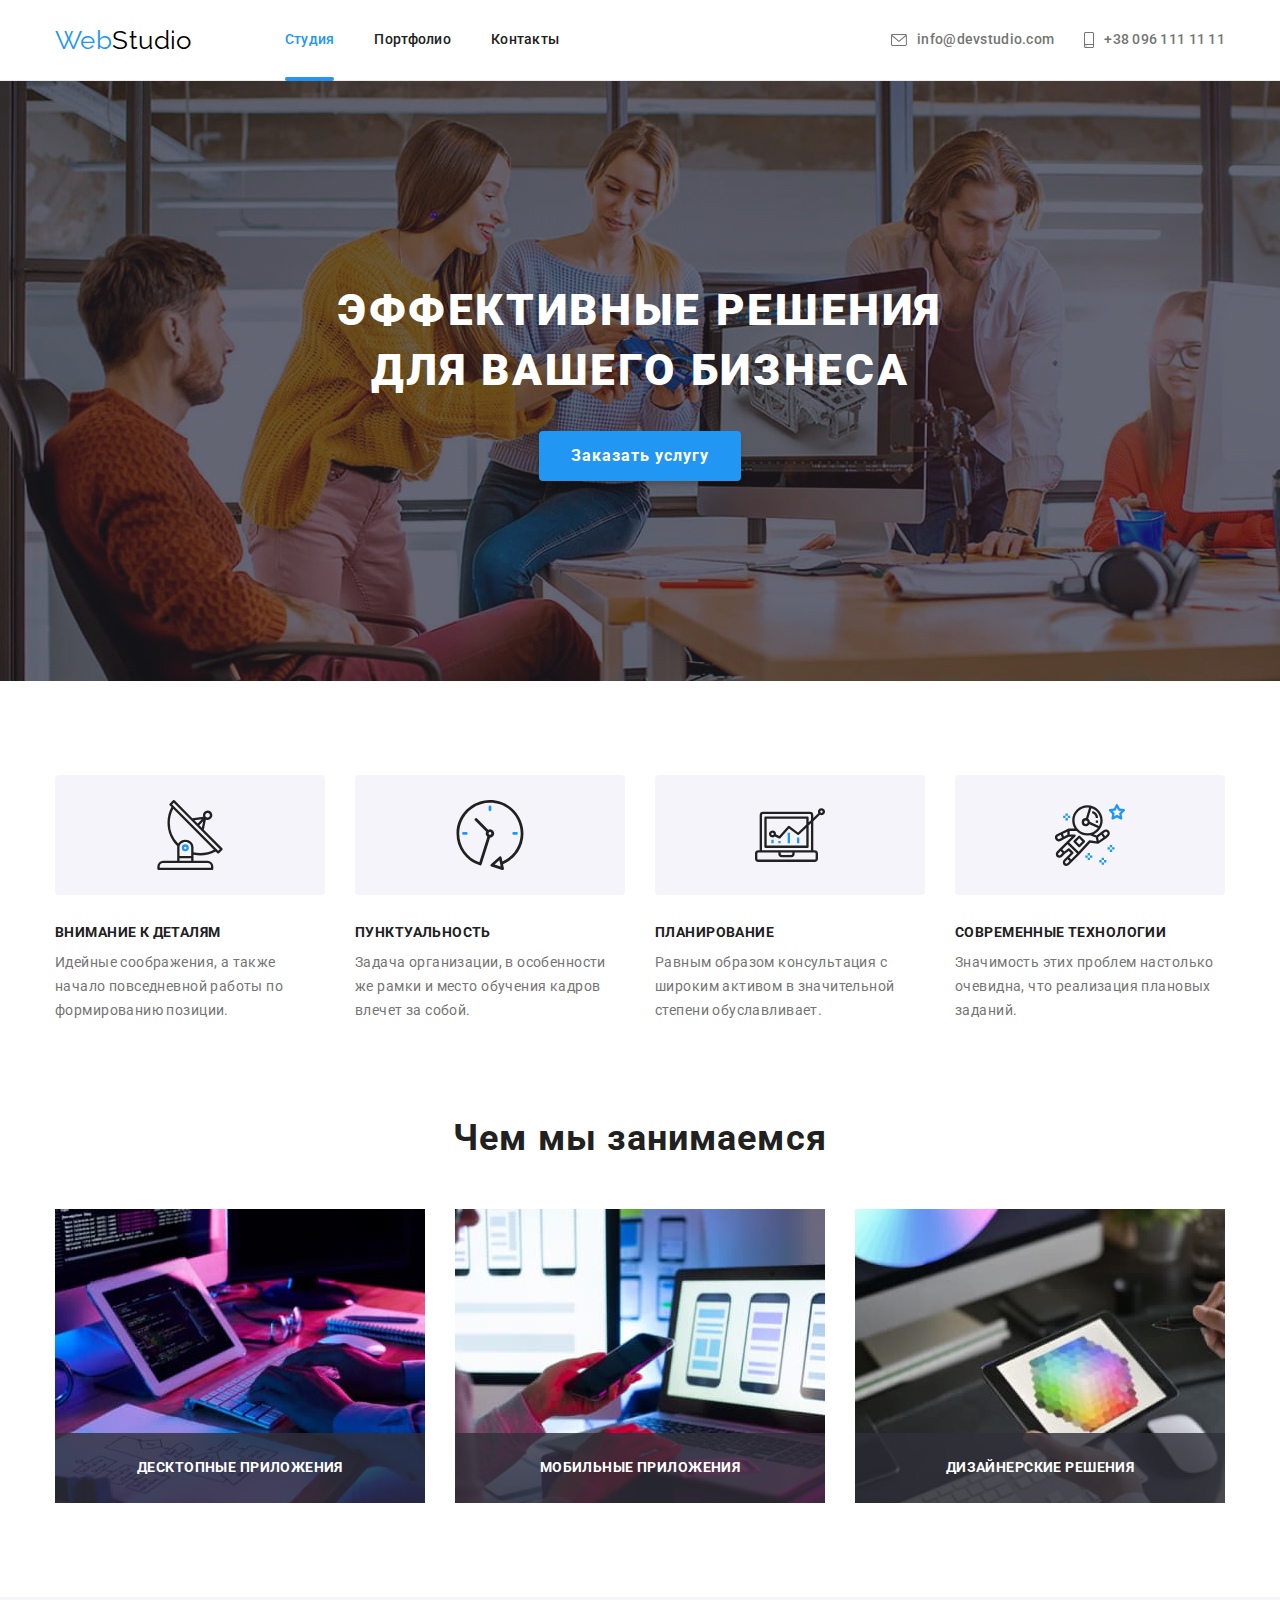
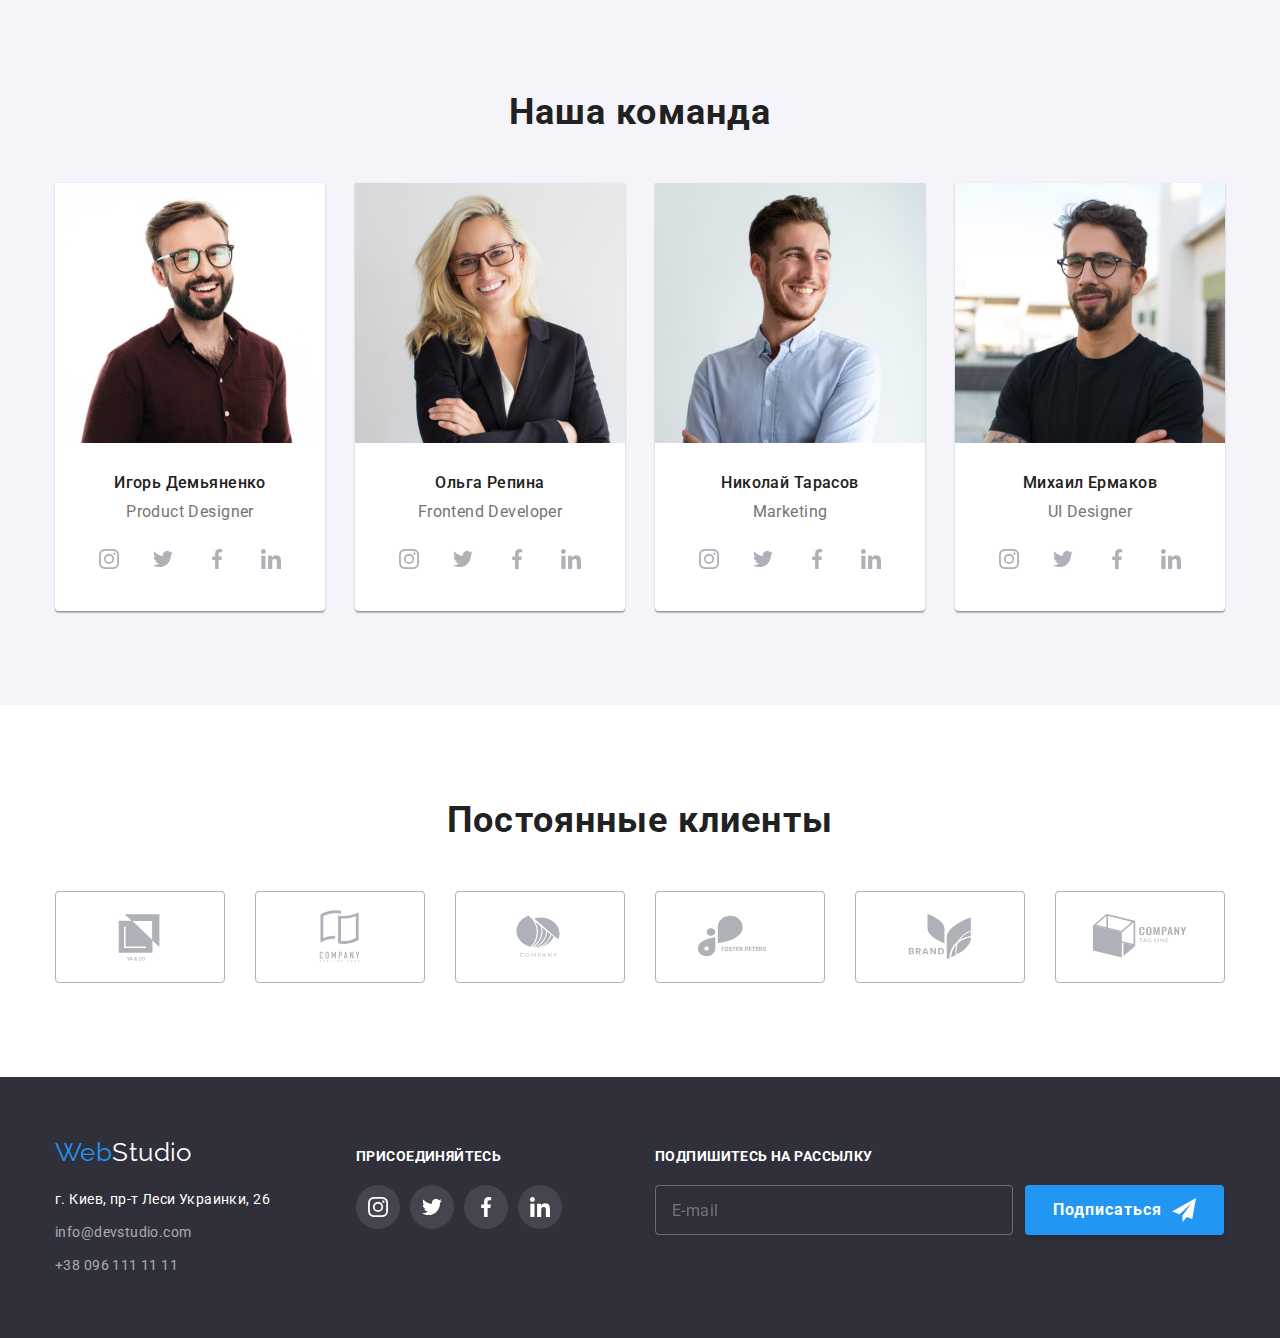
==== commit b1efce01: "Розділяє main по секціям, виправляє колір тексту сайту навігації" ====
--- a/index.html
+++ b/index.html
@@ -249,7 +249,7 @@
 					<b class="footer-join__title">Подпишитесь на рассылку</b>
 					<form class="footer-join__form">
 						<label>
-							<input type="email" name="email" placeholder="E-mail" class="footer-join__input"/>
+							<input required type="email" name="email" placeholder="E-mail" class="footer-join__input"/>
 						</label>
 						<button type="submit" class="button footer-button">Подписаться
 							<svg class="footer-button__icon" width="24px" height="24px">
--- a/css/main.min.css
+++ b/css/main.min.css
@@ -1,2 +1,2 @@
-h1,h2,h3,h4,h5,h6,p,li{padding:0;margin:0}ul,ol{padding:0;margin:0;list-style:none}img{display:block;max-width:100%;height:auto;margin:0}body{font-family:Roboto, sans-serif;font-style:normal;margin:0;font-size:14px;letter-spacing:0.03em;background-color:#fff;color:#757575}.container{width:1200px;padding-left:15px;padding-right:15px;margin-left:auto;margin-right:auto}.modal-checkbox__input,.features__title,.portfolio__title{position:absolute;width:1px;height:1px;margin:-1px;border:0;padding:0;white-space:nowrap;-webkit-clip-path:inset(100%);clip-path:inset(100%);clip:rect(0 0 0 0);overflow:hidden}.logo{font-family:Raleway, cursive;text-decoration:none;font-size:26px;line-height:1.19;color:#000}.logo-accent{color:#2196f3}.footer__logo{color:#fff}.site-nav{display:-webkit-box;display:-ms-flexbox;display:flex;margin-left:93px}.site-nav__item:not(:last-child){margin-right:40px}.site-nav__link{position:relative;display:block;padding-top:32px;padding-bottom:32px;font-weight:500;line-height:1.14;letter-spacing:0.02em;text-decoration:none;color:var(--title-text-color);-webkit-transition:color 250ms cubic-bezier(0.4, 0, 0.2, 1);transition:color 250ms cubic-bezier(0.4, 0, 0.2, 1)}.site-nav__link:hover,.site-nav__link:focus{color:#2196f3}.site-nav__link--active{color:#2196f3}.site-nav__link--active::after{content:"";position:absolute;display:block;width:100%;height:4px;left:0;bottom:-1px;border-radius:2px;background-color:#2196f3;-webkit-transform:scaleX 0;transform:scaleX 0;-webkit-animation:lineActive 1000ms cubic-bezier(0.4, 0, 0.2, 1) 0ms 1 normal forwards running;animation:lineActive 1000ms cubic-bezier(0.4, 0, 0.2, 1) 0ms 1 normal forwards running}@-webkit-keyframes lineActive{0%{-webkit-transform:scaleX(0);transform:scaleX(0)}50%{-webkit-transform:scaleX(1.25);transform:scaleX(1.25)}100%{-webkit-transform:scaleX(1);transform:scaleX(1)}}@keyframes lineActive{0%{-webkit-transform:scaleX(0);transform:scaleX(0)}50%{-webkit-transform:scaleX(1.25);transform:scaleX(1.25)}100%{-webkit-transform:scaleX(1);transform:scaleX(1)}}.header-contacts{display:-webkit-box;display:-ms-flexbox;display:flex;margin-left:auto;-ms-flex-wrap:nowrap;flex-wrap:nowrap;width:-webkit-fit-content;width:-moz-fit-content;width:fit-content}.header-contacts__item:not(:last-child){margin-right:30px}.header-contacts__link{display:-webkit-box;display:-ms-flexbox;display:flex;-webkit-box-align:center;-ms-flex-align:center;align-items:center;padding-top:32px;padding-bottom:32px;text-decoration:none;font-weight:500;line-height:1.14;letter-spacing:0.02em;color:#757575;-webkit-transition:color 250ms cubic-bezier(0.4, 0, 0.2, 1);transition:color 250ms cubic-bezier(0.4, 0, 0.2, 1)}.header-contacts__link:hover,.header-contacts__link:focus{color:#2196f3}.header-contacts__icon{margin-right:10px;fill:currentColor}.footer-contacts__list{margin-top:20px;margin-right:70px;width:231px}.footer-contacts__item{margin-bottom:9px}.footer-contacts__item:last-child{margin-bottom:0px}.footer-contacts__location{text-decoration:none;font-style:normal;line-height:1.71;color:#fff;-webkit-transition:color 250ms cubic-bezier(0.4, 0, 0.2, 1);transition:color 250ms cubic-bezier(0.4, 0, 0.2, 1)}.footer-contacts__location:hover,.footer-contacts__location:focus{color:#2196f3}.footer-contacts__link{text-decoration:none;font-style:normal;line-height:1.71;color:rgba(255,255,255,0.6)}.footer-contacts__link:hover,.footer-contacts__link:focus{color:#2196f3}.button{display:-webkit-box;display:-ms-flexbox;display:flex;-webkit-box-pack:center;-ms-flex-pack:center;justify-content:center;-webkit-box-align:center;-ms-flex-align:center;align-items:center;outline:0;outline-offset:0;border:none;border-radius:4px;font-family:inherit;text-align:center;cursor:pointer;font-weight:700;font-size:16px;line-height:1.87;letter-spacing:0.06em;color:#fff;background-color:#2196f3}.section{padding-top:94px;padding-bottom:94px}.section__title{margin-bottom:50px;font-weight:700;font-size:36px;line-height:1.17;text-align:center;letter-spacing:0.03em;color:#212121}.footer-follow{margin-right:93px}.footer-follow__title{font-weight:700;font-size:14px;line-height:1.14;letter-spacing:0.03em;text-transform:uppercase;color:#fff}.footer-follow__list{display:-webkit-box;display:-ms-flexbox;display:flex;-webkit-box-pack:center;-ms-flex-pack:center;justify-content:center;margin-top:20px}.footer-follow__item:not(:last-child){margin-right:10px}.footer-follow__link{display:-webkit-box;display:-ms-flexbox;display:flex;-webkit-box-pack:center;-ms-flex-pack:center;justify-content:center;-webkit-box-align:center;-ms-flex-align:center;align-items:center;width:44px;height:44px;border-radius:50%;cursor:pointer;color:#fff;fill:currentColor;background-color:rgba(255,255,255,0.1);-webkit-transition:background-color 250ms cubic-bezier(0.4, 0, 0.2, 1),fill 250ms cubic-bezier(0.4, 0, 0.2, 1);transition:background-color 250ms cubic-bezier(0.4, 0, 0.2, 1),fill 250ms cubic-bezier(0.4, 0, 0.2, 1)}.footer-follow__link:hover,.footer-follow__link:focus{background-color:#2196f3}.footer-join__title{font-weight:700;font-size:14px;line-height:1.14;letter-spacing:0.03em;text-transform:uppercase;color:#fff}.footer-join__form{display:-webkit-box;display:-ms-flexbox;display:flex;-webkit-box-pack:center;-ms-flex-pack:center;justify-content:center;-webkit-box-align:center;-ms-flex-align:center;align-items:center;margin-top:20px}.footer-join__input{margin-right:12px;width:358px;height:50px;padding-left:16px;font-size:16px;line-height:1.25;letter-spacing:0.03em;color:rgba(255,255,255,0.6);outline:none;border:1px solid rgba(255,255,255,0.3);-webkit-filter:drop-shadow(0px 4px 4px rgba(0,0,0,0.15));filter:drop-shadow(0px 4px 4px rgba(0,0,0,0.15));border-radius:4px;background-color:transparent;-webkit-transition:border-color 250ms cubic-bezier(0.4, 0, 0.2, 1);transition:border-color 250ms cubic-bezier(0.4, 0, 0.2, 1)}.footer-join__input:hover,.footer-join__input:focus{border-color:#2196f3}.footer-button{padding:10px 28px;margin:0px;-webkit-box-shadow:0px 4px 4px rgba(0,0,0,0.15);box-shadow:0px 4px 4px rgba(0,0,0,0.15);-webkit-transition:background-color 250ms cubic-bezier(0.4, 0, 0.2, 1);transition:background-color 250ms cubic-bezier(0.4, 0, 0.2, 1)}.footer-button:hover,.footer-button:focus{background-color:#188ce8}.footer-button__icon{margin-left:10px;fill:currentColor}.backdrop{position:fixed;left:0px;top:0px;width:100%;height:100%;background:rgba(0,0,0,0.2);opacity:1;-webkit-transition:opacity 250ms cubic-bezier(0.4, 0, 0.2, 1);transition:opacity 250ms cubic-bezier(0.4, 0, 0.2, 1)}.is-hidden{opacity:0;pointer-events:none}.modal{position:absolute;display:-webkit-box;display:-ms-flexbox;display:flex;opacity:1;padding:40px;top:50%;left:50%;width:528px;height:581px;background:#fff;-webkit-box-shadow:0px 1px 3px rgba(0,0,0,0.12),0px 1px 1px rgba(0,0,0,0.14),0px 2px 1px rgba(0,0,0,0.2);box-shadow:0px 1px 3px rgba(0,0,0,0.12),0px 1px 1px rgba(0,0,0,0.14),0px 2px 1px rgba(0,0,0,0.2);border-radius:4px;-webkit-transform:translate(-50%, -50%) scale(1);transform:translate(-50%, -50%) scale(1);-webkit-transition:-webkit-transform 250ms cubic-bezier(0.4, 0, 0.2, 1);transition:-webkit-transform 250ms cubic-bezier(0.4, 0, 0.2, 1);transition:transform 250ms cubic-bezier(0.4, 0, 0.2, 1);transition:transform 250ms cubic-bezier(0.4, 0, 0.2, 1), -webkit-transform 250ms cubic-bezier(0.4, 0, 0.2, 1)}.is-hidden .modal{-webkit-transform:translate(-50%, -50%) scale(0.5);transform:translate(-50%, -50%) scale(0.5)}.modal-button-close{position:absolute;top:8px;right:8px;width:30px;height:30px;display:-webkit-box;display:-ms-flexbox;display:flex;-webkit-box-pack:center;-ms-flex-pack:center;justify-content:center;-webkit-box-align:center;-ms-flex-align:center;align-items:center;cursor:pointer;padding:6px;background-color:#fff;border:1px solid rgba(0,0,0,0.1);border-radius:15px;fill:#000;-webkit-transition:fill 250ms cubic-bezier(0.4, 0, 0.2, 1),border-color 250ms cubic-bezier(0.4, 0, 0.2, 1);transition:fill 250ms cubic-bezier(0.4, 0, 0.2, 1),border-color 250ms cubic-bezier(0.4, 0, 0.2, 1)}.modal-button-close:hover,.modal-button-close:focus{fill:#2196f3;border-color:#2196f3}.modal-form{width:100%;height:100%}.modal-form__title{display:block;margin-bottom:12px;font-weight:700;font-size:20px;line-height:1.15;text-align:center;letter-spacing:0.03em;color:#212121}.label{position:relative;display:-webkit-box;display:-ms-flexbox;display:flex;-webkit-box-orient:vertical;-webkit-box-direction:normal;-ms-flex-direction:column;flex-direction:column;margin-bottom:10px}.label__text{font-size:12px;line-height:1.17;letter-spacing:0.01em;color:#757575}.label__input{margin-top:4px;width:100%;height:40px;border:1px solid rgba(33,33,33,0.2);border-radius:4px;padding:12px 12px 12px 42px;outline:none;cursor:pointer;-webkit-transition:border-color 250ms cubic-bezier(0.4, 0, 0.2, 1);transition:border-color 250ms cubic-bezier(0.4, 0, 0.2, 1)}.label__icon{position:absolute;top:50%;left:12px;display:inline-block;color:#000;fill:currentColor;cursor:pointer;pointer-events:none;-webkit-transition:fill 250ms cubic-bezier(0.4, 0, 0.2, 1);transition:fill 250ms cubic-bezier(0.4, 0, 0.2, 1)}.label:hover .label__input,.label:hover .label__textarea,.label:focus .label__input,.label:focus .label__textarea{border-color:#188ce8}.label:hover .label__icon,.label:focus .label__icon{fill:#188ce8}.label__textarea{margin-top:4px;resize:none;padding:12px 16px;width:100%;height:120px;border:1px solid rgba(33,33,33,0.2);border-radius:4px;outline:none;-webkit-transition:border-color 250ms cubic-bezier(0.4, 0, 0.2, 1);transition:border-color 250ms cubic-bezier(0.4, 0, 0.2, 1)}.label__textarea::-webkit-input-placeholder{font-size:14px;line-height:1.14;letter-spacing:0.01em;color:rgba(117,117,117,0.5)}.label__textarea:-ms-input-placeholder{font-size:14px;line-height:1.14;letter-spacing:0.01em;color:rgba(117,117,117,0.5)}.label__textarea::-ms-input-placeholder{font-size:14px;line-height:1.14;letter-spacing:0.01em;color:rgba(117,117,117,0.5)}.label__textarea::placeholder{font-size:14px;line-height:1.14;letter-spacing:0.01em;color:rgba(117,117,117,0.5)}.modal-checkbox__label{display:-webkit-box;display:-ms-flexbox;display:flex;-webkit-box-pack:center;-ms-flex-pack:center;justify-content:center;-webkit-box-align:center;-ms-flex-align:center;align-items:center;margin-top:20px;margin-bottom:30px}.modal-checkbox__input:hover+.modal-checkbox__icon,.modal-checkbox__input:focus+.modal-checkbox__icon{border-color:#2196f3;background-image:url(../images/icons.svg/icon-check.svg)}.modal-checkbox__input:checked+.modal-checkbox__icon{border-color:transparent;background-color:#2196f3;background-image:url(../images/icons.svg/icon-check.svg);background-position:center;background-size:contain;background-repeat:no-repeat;background-origin:content-box;-webkit-transition:background-image 250ms cubic-bezier(0.4, 0, 0.2, 1);transition:background-image 250ms cubic-bezier(0.4, 0, 0.2, 1)}.modal-checkbox__icon{display:inline-block;width:16px;height:15px;border:2px solid #212121;border-radius:2px;margin-right:7px;background-color:#fff;-webkit-transition:border-color 250ms cubic-bezier(0.4, 0, 0.2, 1);transition:border-color 250ms cubic-bezier(0.4, 0, 0.2, 1);-webkit-transition:background-color 250ms cubic-bezier(0.4, 0, 0.2, 1);transition:background-color 250ms cubic-bezier(0.4, 0, 0.2, 1)}.modal-checkbox__text{line-height:1.71}.modal-checkbox__contract{line-height:1.71;outline:0;outline-offset:0;-webkit-text-decoration-line:underline;text-decoration-line:underline;color:#2196f3;opacity:0.7;-webkit-transition:opacity 250ms cubic-bezier(0.4, 0, 0.2, 1);transition:opacity 250ms cubic-bezier(0.4, 0, 0.2, 1)}.modal-checkbox__contract:hover,.modal-checkbox__contract:focus{opacity:1;cursor:pointer}.modal-button-send{padding:10px 55px;margin:0px auto;-webkit-transition:background-color 250ms cubic-bezier(0.4, 0, 0.2, 1),border-shadow 250ms cubic-bezier(0.4, 0, 0.2, 1);transition:background-color 250ms cubic-bezier(0.4, 0, 0.2, 1),border-shadow 250ms cubic-bezier(0.4, 0, 0.2, 1)}.modal-button-send:hover,.modal-button-send:focus{background-color:#188ce8;-webkit-box-shadow:0px 4px 4px rgba(0,0,0,0.15);box-shadow:0px 4px 4px rgba(0,0,0,0.15)}.header{border-bottom:1px solid #ececec}.header__container{display:-webkit-box;display:-ms-flexbox;display:flex;-webkit-box-align:center;-ms-flex-align:center;align-items:center}.hero{max-width:1600px;height:600px;padding-top:200px;padding-bottom:200px;margin-left:auto;margin-right:auto;background-image:-webkit-gradient(linear, left top, right top, from(rgba(47,48,58,0.4)), to(rgba(47,48,58,0.4))),url(../images/img.jpg);background-image:linear-gradient(to right, rgba(47,48,58,0.4), rgba(47,48,58,0.4)),url(../images/img.jpg);background-repeat:no-repeat;background-size:cover;text-align:center;background-color:#2f303a}.hero__title{margin-bottom:30px;font-weight:900;font-size:44px;line-height:1.36;letter-spacing:0.06em;text-transform:uppercase;color:#fff}.hero__button{padding:10px 32px;margin:0px;display:inline-block;-webkit-box-pack:center;-ms-flex-pack:center;justify-content:center;-webkit-box-align:center;-ms-flex-align:center;align-items:center;outline:0;outline-offset:0;border:none;border-radius:4px;-webkit-box-shadow:0px 4px 4px rgba(0,0,0,0.15);box-shadow:0px 4px 4px rgba(0,0,0,0.15);-webkit-transition:background-color 250ms cubic-bezier(0.4, 0, 0.2, 1);transition:background-color 250ms cubic-bezier(0.4, 0, 0.2, 1)}.hero__button:hover,.hero__button:focus{background-color:#188ce8;-webkit-box-shadow:0px 4px 4px rgba(0,0,0,0.15);box-shadow:0px 4px 4px rgba(0,0,0,0.15)}.features__list{display:-webkit-box;display:-ms-flexbox;display:flex}.features__item:not(:last-child){margin-right:30px}.features__icon{margin-bottom:30px;width:270px;height:120px;padding:25px 100px;display:block;background-position:center;background-color:#f5f4fa;border-radius:4px}.features__sub-title{margin-bottom:10px;font-weight:700;font-size:14px;line-height:1.14;text-transform:uppercase;color:#212121}.features__text{line-height:1.71}.activity{padding-top:0px;padding-bottom:94px}.activity__list{display:-webkit-box;display:-ms-flexbox;display:flex}.activity__item{position:relative}.activity__item:not(:last-child){margin-right:30px}.activity__text{display:-webkit-box;display:-ms-flexbox;display:flex;-webkit-box-pack:center;-ms-flex-pack:center;justify-content:center;-webkit-box-align:center;-ms-flex-align:center;align-items:center;position:absolute;left:0;bottom:0;width:100%;height:70px;font-weight:700;line-height:1.14;text-align:center;text-transform:uppercase;color:#fff;background-color:rgba(47,48,58,0.8)}.team{text-align:center;background-color:#f5f4fa}.team__list{display:-webkit-box;display:-ms-flexbox;display:flex}.team__item{background-color:#fff;-webkit-box-shadow:0px 1px 3px rgba(0,0,0,0.12),0px 1px 1px rgba(0,0,0,0.14),0px 2px 1px rgba(0,0,0,0.2);box-shadow:0px 1px 3px rgba(0,0,0,0.12),0px 1px 1px rgba(0,0,0,0.14),0px 2px 1px rgba(0,0,0,0.2);border-radius:0px 0px 4px 4px}.team__item:not(:last-child){margin-right:30px}.team__content{padding-top:30px;padding-bottom:30px}.team__sub-title{margin-bottom:10px;font-weight:500;font-size:16px;line-height:1.19;color:#212121}.team__position{font-size:16px;line-height:1.19;margin-bottom:16px}.team-networks__list{display:-webkit-box;display:-ms-flexbox;display:flex;-webkit-box-pack:center;-ms-flex-pack:center;justify-content:center}.team-networks__item:not(:last-child){margin-right:10px}.team-networks__link{width:44px;height:44px;border-radius:50%;cursor:pointer;display:-webkit-box;display:-ms-flexbox;display:flex;-webkit-box-pack:center;-ms-flex-pack:center;justify-content:center;-webkit-box-align:center;-ms-flex-align:center;align-items:center;color:#afb1b8;fill:currentColor;-webkit-transition:background-color 250ms cubic-bezier(0.4, 0, 0.2, 1),fill 250ms cubic-bezier(0.4, 0, 0.2, 1);transition:background-color 250ms cubic-bezier(0.4, 0, 0.2, 1),fill 250ms cubic-bezier(0.4, 0, 0.2, 1)}.team-networks__link:hover,.team-networks__link:focus{background-color:#2196f3;fill:#fff}.clients__list{display:-webkit-box;display:-ms-flexbox;display:flex}.clients__link{display:-webkit-box;display:-ms-flexbox;display:flex;-webkit-box-pack:center;-ms-flex-pack:center;justify-content:center;-webkit-box-align:center;-ms-flex-align:center;align-items:center;width:170px;height:92px;border:1px solid #afb1b8;border-radius:4px;cursor:pointer;outline:transparent;color:#afb1b8;fill:currentColor;-webkit-transition:background-color 250ms cubic-bezier(0.4, 0, 0.2, 1),fill 250ms cubic-bezier(0.4, 0, 0.2, 1);transition:background-color 250ms cubic-bezier(0.4, 0, 0.2, 1),fill 250ms cubic-bezier(0.4, 0, 0.2, 1)}.clients__link:hover,.clients__link:focus{border-color:#2196f3;fill:#2196f3}.clients__item:not(:last-child){margin-right:30px}.footer{padding-top:60px;padding-bottom:60px;background-color:#2f303a}.footer__container{display:-webkit-box;display:-ms-flexbox;display:flex;-webkit-box-align:baseline;-ms-flex-align:baseline;align-items:baseline}.portfolio-filter{display:-webkit-box;display:-ms-flexbox;display:flex;-webkit-box-pack:center;-ms-flex-pack:center;justify-content:center;margin-bottom:50px}.portfolio-filter__button{padding:6px 22px;margin:0px;font-weight:500;font-size:16px;line-height:1.62;letter-spacing:0.03em;color:#212121;background-color:#f5f4fa;-webkit-transition:background-color 250ms cubic-bezier(0.4, 0, 0.2, 1),color 250ms cubic-bezier(0.4, 0, 0.2, 1),-webkit-box-shadow 250ms cubic-bezier(0.4, 0, 0.2, 1);transition:background-color 250ms cubic-bezier(0.4, 0, 0.2, 1),color 250ms cubic-bezier(0.4, 0, 0.2, 1),-webkit-box-shadow 250ms cubic-bezier(0.4, 0, 0.2, 1);transition:background-color 250ms cubic-bezier(0.4, 0, 0.2, 1),color 250ms cubic-bezier(0.4, 0, 0.2, 1),box-shadow 250ms cubic-bezier(0.4, 0, 0.2, 1);transition:background-color 250ms cubic-bezier(0.4, 0, 0.2, 1),color 250ms cubic-bezier(0.4, 0, 0.2, 1),box-shadow 250ms cubic-bezier(0.4, 0, 0.2, 1),-webkit-box-shadow 250ms cubic-bezier(0.4, 0, 0.2, 1)}.portfolio-filter__button:hover,.portfolio-filter__button:focus{background-color:#2196f3;color:#fff;-webkit-box-shadow:0px 3px 1px rgba(0,0,0,0.1),0px 1px 2px rgba(0,0,0,0.08),0px 2px 2px rgba(0,0,0,0.12);box-shadow:0px 3px 1px rgba(0,0,0,0.1),0px 1px 2px rgba(0,0,0,0.08),0px 2px 2px rgba(0,0,0,0.12)}.portfolio-filter__item:not(:last-child){margin-right:8px}.portfolio-project{display:-webkit-box;display:-ms-flexbox;display:flex;-ms-flex-wrap:wrap;flex-wrap:wrap;margin-left:calc(-1 * 30px);margin-top:calc(-1 * 30px)}.portfolio-project__item{-ms-flex-preferred-size:calc(100% / 3 - $card-set-gap);flex-basis:calc(100% / 3 - $card-set-gap);margin-left:30px;margin-top:30px}.portfolio-project__link{text-decoration:none;color:inherit;display:block}.portfolio-project__link:hover,.portfolio-project__link:focus{-webkit-box-shadow:0px 1px 1px rgba(0,0,0,0.12),0px 4px 4px rgba(0,0,0,0.06),1px 4px 6px rgba(0,0,0,0.16);box-shadow:0px 1px 1px rgba(0,0,0,0.12),0px 4px 4px rgba(0,0,0,0.06),1px 4px 6px rgba(0,0,0,0.16)}.portfolio-project__link:hover .portfolio-project__text,.portfolio-project__link:focus .portfolio-project__text{-webkit-transform:translateY(0);transform:translateY(0)}.portfolio-project__content{padding:20px 24px;border:1px solid #eee;border-top:none}.portfolio-project__title{margin-bottom:4px;font-weight:700;font-size:18px;line-height:2;letter-spacing:0.06em;color:#212121}.portfolio-project__category{font-size:16px;line-height:1.87}.portfolio-project__thumb{position:relative;overflow:hidden}.portfolio-project__text{position:absolute;top:0;left:0;width:100%;height:100%;text-align:center;padding:63px 24px;font-size:18px;line-height:1.56;color:#fff;background-color:rgba(33,150,243,0.9);-webkit-transform:translateY(101%);transform:translateY(101%);-webkit-transition:-webkit-transform 250ms cubic-bezier(0.4, 0, 0.2, 1);transition:-webkit-transform 250ms cubic-bezier(0.4, 0, 0.2, 1);transition:transform 250ms cubic-bezier(0.4, 0, 0.2, 1);transition:transform 250ms cubic-bezier(0.4, 0, 0.2, 1), -webkit-transform 250ms cubic-bezier(0.4, 0, 0.2, 1)}
+h1,h2,h3,h4,h5,h6,p,li{padding:0;margin:0}ul,ol{padding:0;margin:0;list-style:none}img{display:block;max-width:100%;height:auto;margin:0}body{font-family:Roboto, sans-serif;font-style:normal;margin:0;font-size:14px;letter-spacing:0.03em;background-color:#fff;color:#757575}.container{width:1200px;padding-left:15px;padding-right:15px;margin-left:auto;margin-right:auto}.modal-checkbox__input,.features__title,.portfolio__title{position:absolute;width:1px;height:1px;margin:-1px;border:0;padding:0;white-space:nowrap;-webkit-clip-path:inset(100%);clip-path:inset(100%);clip:rect(0 0 0 0);overflow:hidden}.logo{font-family:Raleway, cursive;text-decoration:none;font-size:26px;line-height:1.19;color:#000}.logo-accent{color:#2196f3}.footer__logo{color:#fff}.site-nav{display:-webkit-box;display:-ms-flexbox;display:flex;margin-left:93px}.site-nav__item:not(:last-child){margin-right:40px}.site-nav__link{position:relative;display:block;padding-top:32px;padding-bottom:32px;font-weight:500;line-height:1.14;letter-spacing:0.02em;text-decoration:none;color:#212121;-webkit-transition:color 250ms cubic-bezier(0.4, 0, 0.2, 1);transition:color 250ms cubic-bezier(0.4, 0, 0.2, 1)}.site-nav__link:hover,.site-nav__link:focus{color:#2196f3}.site-nav__link--active{color:#2196f3}.site-nav__link--active::after{content:"";position:absolute;display:block;width:100%;height:4px;left:0;bottom:-1px;border-radius:2px;background-color:#2196f3;-webkit-transform:scaleX 0;transform:scaleX 0;-webkit-animation:lineActive 1000ms cubic-bezier(0.4, 0, 0.2, 1) 0ms 1 normal forwards running;animation:lineActive 1000ms cubic-bezier(0.4, 0, 0.2, 1) 0ms 1 normal forwards running}@-webkit-keyframes lineActive{0%{-webkit-transform:scaleX(0);transform:scaleX(0)}50%{-webkit-transform:scaleX(1.25);transform:scaleX(1.25)}100%{-webkit-transform:scaleX(1);transform:scaleX(1)}}@keyframes lineActive{0%{-webkit-transform:scaleX(0);transform:scaleX(0)}50%{-webkit-transform:scaleX(1.25);transform:scaleX(1.25)}100%{-webkit-transform:scaleX(1);transform:scaleX(1)}}.header-contacts{display:-webkit-box;display:-ms-flexbox;display:flex;margin-left:auto;-ms-flex-wrap:nowrap;flex-wrap:nowrap;width:-webkit-fit-content;width:-moz-fit-content;width:fit-content}.header-contacts__item:not(:last-child){margin-right:30px}.header-contacts__link{display:-webkit-box;display:-ms-flexbox;display:flex;-webkit-box-align:center;-ms-flex-align:center;align-items:center;padding-top:32px;padding-bottom:32px;text-decoration:none;font-weight:500;line-height:1.14;letter-spacing:0.02em;color:#757575;-webkit-transition:color 250ms cubic-bezier(0.4, 0, 0.2, 1);transition:color 250ms cubic-bezier(0.4, 0, 0.2, 1)}.header-contacts__link:hover,.header-contacts__link:focus{color:#2196f3}.header-contacts__icon{margin-right:10px;fill:currentColor}.footer-contacts__list{margin-top:20px;margin-right:70px;width:231px}.footer-contacts__item{margin-bottom:9px}.footer-contacts__item:last-child{margin-bottom:0px}.footer-contacts__location{text-decoration:none;font-style:normal;line-height:1.71;color:#fff;-webkit-transition:color 250ms cubic-bezier(0.4, 0, 0.2, 1);transition:color 250ms cubic-bezier(0.4, 0, 0.2, 1)}.footer-contacts__location:hover,.footer-contacts__location:focus{color:#2196f3}.footer-contacts__link{text-decoration:none;font-style:normal;line-height:1.71;color:rgba(255,255,255,0.6)}.footer-contacts__link:hover,.footer-contacts__link:focus{color:#2196f3}.button{display:-webkit-box;display:-ms-flexbox;display:flex;-webkit-box-pack:center;-ms-flex-pack:center;justify-content:center;-webkit-box-align:center;-ms-flex-align:center;align-items:center;outline:0;outline-offset:0;border:none;border-radius:4px;font-family:inherit;text-align:center;cursor:pointer;font-weight:700;font-size:16px;line-height:1.87;letter-spacing:0.06em;color:#fff;background-color:#2196f3}.section{padding-top:94px;padding-bottom:94px}.section__title{margin-bottom:50px;font-weight:700;font-size:36px;line-height:1.17;text-align:center;letter-spacing:0.03em;color:#212121}.footer-follow{margin-right:93px}.footer-follow__title{font-weight:700;font-size:14px;line-height:1.14;letter-spacing:0.03em;text-transform:uppercase;color:#fff}.footer-follow__list{display:-webkit-box;display:-ms-flexbox;display:flex;-webkit-box-pack:center;-ms-flex-pack:center;justify-content:center;margin-top:20px}.footer-follow__item:not(:last-child){margin-right:10px}.footer-follow__link{display:-webkit-box;display:-ms-flexbox;display:flex;-webkit-box-pack:center;-ms-flex-pack:center;justify-content:center;-webkit-box-align:center;-ms-flex-align:center;align-items:center;width:44px;height:44px;border-radius:50%;cursor:pointer;color:#fff;fill:currentColor;background-color:rgba(255,255,255,0.1);-webkit-transition:background-color 250ms cubic-bezier(0.4, 0, 0.2, 1),fill 250ms cubic-bezier(0.4, 0, 0.2, 1);transition:background-color 250ms cubic-bezier(0.4, 0, 0.2, 1),fill 250ms cubic-bezier(0.4, 0, 0.2, 1)}.footer-follow__link:hover,.footer-follow__link:focus{background-color:#2196f3}.footer-join__title{font-weight:700;font-size:14px;line-height:1.14;letter-spacing:0.03em;text-transform:uppercase;color:#fff}.footer-join__form{display:-webkit-box;display:-ms-flexbox;display:flex;-webkit-box-pack:center;-ms-flex-pack:center;justify-content:center;-webkit-box-align:center;-ms-flex-align:center;align-items:center;margin-top:20px}.footer-join__input{margin-right:12px;width:358px;height:50px;padding-left:16px;font-size:16px;line-height:1.25;letter-spacing:0.03em;color:rgba(255,255,255,0.6);outline:none;border:1px solid rgba(255,255,255,0.3);-webkit-filter:drop-shadow(0px 4px 4px rgba(0,0,0,0.15));filter:drop-shadow(0px 4px 4px rgba(0,0,0,0.15));border-radius:4px;background-color:transparent;-webkit-transition:border-color 250ms cubic-bezier(0.4, 0, 0.2, 1);transition:border-color 250ms cubic-bezier(0.4, 0, 0.2, 1)}.footer-join__input:hover,.footer-join__input:focus{border-color:#2196f3}.footer-button{padding:10px 28px;margin:0px;-webkit-box-shadow:0px 4px 4px rgba(0,0,0,0.15);box-shadow:0px 4px 4px rgba(0,0,0,0.15);-webkit-transition:background-color 250ms cubic-bezier(0.4, 0, 0.2, 1);transition:background-color 250ms cubic-bezier(0.4, 0, 0.2, 1)}.footer-button:hover,.footer-button:focus{background-color:#188ce8}.footer-button__icon{margin-left:10px;fill:currentColor}.backdrop{position:fixed;left:0px;top:0px;width:100%;height:100%;background:rgba(0,0,0,0.2);opacity:1;-webkit-transition:opacity 250ms cubic-bezier(0.4, 0, 0.2, 1);transition:opacity 250ms cubic-bezier(0.4, 0, 0.2, 1)}.is-hidden{opacity:0;pointer-events:none}.modal{position:absolute;display:-webkit-box;display:-ms-flexbox;display:flex;opacity:1;padding:40px;top:50%;left:50%;width:528px;height:581px;background:#fff;-webkit-box-shadow:0px 1px 3px rgba(0,0,0,0.12),0px 1px 1px rgba(0,0,0,0.14),0px 2px 1px rgba(0,0,0,0.2);box-shadow:0px 1px 3px rgba(0,0,0,0.12),0px 1px 1px rgba(0,0,0,0.14),0px 2px 1px rgba(0,0,0,0.2);border-radius:4px;-webkit-transform:translate(-50%, -50%) scale(1);transform:translate(-50%, -50%) scale(1);-webkit-transition:-webkit-transform 250ms cubic-bezier(0.4, 0, 0.2, 1);transition:-webkit-transform 250ms cubic-bezier(0.4, 0, 0.2, 1);transition:transform 250ms cubic-bezier(0.4, 0, 0.2, 1);transition:transform 250ms cubic-bezier(0.4, 0, 0.2, 1), -webkit-transform 250ms cubic-bezier(0.4, 0, 0.2, 1)}.is-hidden .modal{-webkit-transform:translate(-50%, -50%) scale(0.5);transform:translate(-50%, -50%) scale(0.5)}.modal-button-close{position:absolute;top:8px;right:8px;width:30px;height:30px;display:-webkit-box;display:-ms-flexbox;display:flex;-webkit-box-pack:center;-ms-flex-pack:center;justify-content:center;-webkit-box-align:center;-ms-flex-align:center;align-items:center;cursor:pointer;padding:6px;background-color:#fff;border:1px solid rgba(0,0,0,0.1);border-radius:15px;fill:#000;-webkit-transition:fill 250ms cubic-bezier(0.4, 0, 0.2, 1),border-color 250ms cubic-bezier(0.4, 0, 0.2, 1);transition:fill 250ms cubic-bezier(0.4, 0, 0.2, 1),border-color 250ms cubic-bezier(0.4, 0, 0.2, 1)}.modal-button-close:hover,.modal-button-close:focus{fill:#2196f3;border-color:#2196f3}.modal-form{width:100%;height:100%}.modal-form__title{display:block;margin-bottom:12px;font-weight:700;font-size:20px;line-height:1.15;text-align:center;letter-spacing:0.03em;color:#212121}.label{position:relative;display:-webkit-box;display:-ms-flexbox;display:flex;-webkit-box-orient:vertical;-webkit-box-direction:normal;-ms-flex-direction:column;flex-direction:column;margin-bottom:10px}.label__text{font-size:12px;line-height:1.17;letter-spacing:0.01em;color:#757575}.label__input{margin-top:4px;width:100%;height:40px;border:1px solid rgba(33,33,33,0.2);border-radius:4px;padding:12px 12px 12px 42px;outline:none;cursor:pointer;-webkit-transition:border-color 250ms cubic-bezier(0.4, 0, 0.2, 1);transition:border-color 250ms cubic-bezier(0.4, 0, 0.2, 1)}.label__icon{position:absolute;top:50%;left:12px;display:inline-block;color:#000;fill:currentColor;cursor:pointer;pointer-events:none;-webkit-transition:fill 250ms cubic-bezier(0.4, 0, 0.2, 1);transition:fill 250ms cubic-bezier(0.4, 0, 0.2, 1)}.label:hover .label__input,.label:hover .label__textarea,.label:focus .label__input,.label:focus .label__textarea{border-color:#188ce8}.label:hover .label__icon,.label:focus .label__icon{fill:#188ce8}.label__textarea{margin-top:4px;resize:none;padding:12px 16px;width:100%;height:120px;border:1px solid rgba(33,33,33,0.2);border-radius:4px;outline:none;-webkit-transition:border-color 250ms cubic-bezier(0.4, 0, 0.2, 1);transition:border-color 250ms cubic-bezier(0.4, 0, 0.2, 1)}.label__textarea::-webkit-input-placeholder{font-size:14px;line-height:1.14;letter-spacing:0.01em;color:rgba(117,117,117,0.5)}.label__textarea:-ms-input-placeholder{font-size:14px;line-height:1.14;letter-spacing:0.01em;color:rgba(117,117,117,0.5)}.label__textarea::-ms-input-placeholder{font-size:14px;line-height:1.14;letter-spacing:0.01em;color:rgba(117,117,117,0.5)}.label__textarea::placeholder{font-size:14px;line-height:1.14;letter-spacing:0.01em;color:rgba(117,117,117,0.5)}.modal-checkbox__label{display:-webkit-box;display:-ms-flexbox;display:flex;-webkit-box-pack:center;-ms-flex-pack:center;justify-content:center;-webkit-box-align:center;-ms-flex-align:center;align-items:center;margin-top:20px;margin-bottom:30px}.modal-checkbox__input:hover+.modal-checkbox__icon,.modal-checkbox__input:focus+.modal-checkbox__icon{border-color:#2196f3;background-image:url(../images/icons.svg/icon-check.svg)}.modal-checkbox__input:checked+.modal-checkbox__icon{border-color:transparent;background-color:#2196f3;background-image:url(../images/icons.svg/icon-check.svg);background-position:center;background-size:contain;background-repeat:no-repeat;background-origin:content-box;-webkit-transition:background-image 250ms cubic-bezier(0.4, 0, 0.2, 1);transition:background-image 250ms cubic-bezier(0.4, 0, 0.2, 1)}.modal-checkbox__icon{display:inline-block;width:16px;height:15px;border:2px solid #212121;border-radius:2px;margin-right:7px;background-color:#fff;-webkit-transition:border-color 250ms cubic-bezier(0.4, 0, 0.2, 1);transition:border-color 250ms cubic-bezier(0.4, 0, 0.2, 1);-webkit-transition:background-color 250ms cubic-bezier(0.4, 0, 0.2, 1);transition:background-color 250ms cubic-bezier(0.4, 0, 0.2, 1)}.modal-checkbox__text{line-height:1.71}.modal-checkbox__contract{line-height:1.71;outline:0;outline-offset:0;-webkit-text-decoration-line:underline;text-decoration-line:underline;color:#2196f3;opacity:0.7;-webkit-transition:opacity 250ms cubic-bezier(0.4, 0, 0.2, 1);transition:opacity 250ms cubic-bezier(0.4, 0, 0.2, 1)}.modal-checkbox__contract:hover,.modal-checkbox__contract:focus{opacity:1;cursor:pointer}.modal-button-send{padding:10px 55px;margin:0px auto;-webkit-transition:background-color 250ms cubic-bezier(0.4, 0, 0.2, 1),border-shadow 250ms cubic-bezier(0.4, 0, 0.2, 1);transition:background-color 250ms cubic-bezier(0.4, 0, 0.2, 1),border-shadow 250ms cubic-bezier(0.4, 0, 0.2, 1)}.modal-button-send:hover,.modal-button-send:focus{background-color:#188ce8;-webkit-box-shadow:0px 4px 4px rgba(0,0,0,0.15);box-shadow:0px 4px 4px rgba(0,0,0,0.15)}.header{border-bottom:1px solid #ececec}.header__container{display:-webkit-box;display:-ms-flexbox;display:flex;-webkit-box-align:center;-ms-flex-align:center;align-items:center}.hero{max-width:1600px;height:600px;padding-top:200px;padding-bottom:200px;margin-left:auto;margin-right:auto;background-image:-webkit-gradient(linear, left top, right top, from(rgba(47,48,58,0.4)), to(rgba(47,48,58,0.4))),url(../images/img.jpg);background-image:linear-gradient(to right, rgba(47,48,58,0.4), rgba(47,48,58,0.4)),url(../images/img.jpg);background-repeat:no-repeat;background-size:cover;text-align:center;background-color:#2f303a}.hero__title{margin-bottom:30px;font-weight:900;font-size:44px;line-height:1.36;letter-spacing:0.06em;text-transform:uppercase;color:#fff}.hero__button{padding:10px 32px;margin:0px;display:inline-block;-webkit-box-pack:center;-ms-flex-pack:center;justify-content:center;-webkit-box-align:center;-ms-flex-align:center;align-items:center;outline:0;outline-offset:0;border:none;border-radius:4px;-webkit-box-shadow:0px 4px 4px rgba(0,0,0,0.15);box-shadow:0px 4px 4px rgba(0,0,0,0.15);-webkit-transition:background-color 250ms cubic-bezier(0.4, 0, 0.2, 1);transition:background-color 250ms cubic-bezier(0.4, 0, 0.2, 1)}.hero__button:hover,.hero__button:focus{background-color:#188ce8;-webkit-box-shadow:0px 4px 4px rgba(0,0,0,0.15);box-shadow:0px 4px 4px rgba(0,0,0,0.15)}.features__list{display:-webkit-box;display:-ms-flexbox;display:flex}.features__item:not(:last-child){margin-right:30px}.features__icon{margin-bottom:30px;width:270px;height:120px;padding:25px 100px;display:block;background-position:center;background-color:#f5f4fa;border-radius:4px}.features__sub-title{margin-bottom:10px;font-weight:700;font-size:14px;line-height:1.14;text-transform:uppercase;color:#212121}.features__text{line-height:1.71}.activity{padding-top:0px;padding-bottom:94px}.activity__list{display:-webkit-box;display:-ms-flexbox;display:flex}.activity__item{position:relative}.activity__item:not(:last-child){margin-right:30px}.activity__text{display:-webkit-box;display:-ms-flexbox;display:flex;-webkit-box-pack:center;-ms-flex-pack:center;justify-content:center;-webkit-box-align:center;-ms-flex-align:center;align-items:center;position:absolute;left:0;bottom:0;width:100%;height:70px;font-weight:700;line-height:1.14;text-align:center;text-transform:uppercase;color:#fff;background-color:rgba(47,48,58,0.8)}.team{text-align:center;background-color:#f5f4fa}.team__list{display:-webkit-box;display:-ms-flexbox;display:flex}.team__item{background-color:#fff;-webkit-box-shadow:0px 1px 3px rgba(0,0,0,0.12),0px 1px 1px rgba(0,0,0,0.14),0px 2px 1px rgba(0,0,0,0.2);box-shadow:0px 1px 3px rgba(0,0,0,0.12),0px 1px 1px rgba(0,0,0,0.14),0px 2px 1px rgba(0,0,0,0.2);border-radius:0px 0px 4px 4px}.team__item:not(:last-child){margin-right:30px}.team__content{padding-top:30px;padding-bottom:30px}.team__sub-title{margin-bottom:10px;font-weight:500;font-size:16px;line-height:1.19;color:#212121}.team__position{font-size:16px;line-height:1.19;margin-bottom:16px}.team-networks__list{display:-webkit-box;display:-ms-flexbox;display:flex;-webkit-box-pack:center;-ms-flex-pack:center;justify-content:center}.team-networks__item:not(:last-child){margin-right:10px}.team-networks__link{width:44px;height:44px;border-radius:50%;cursor:pointer;display:-webkit-box;display:-ms-flexbox;display:flex;-webkit-box-pack:center;-ms-flex-pack:center;justify-content:center;-webkit-box-align:center;-ms-flex-align:center;align-items:center;color:#afb1b8;fill:currentColor;-webkit-transition:background-color 250ms cubic-bezier(0.4, 0, 0.2, 1),fill 250ms cubic-bezier(0.4, 0, 0.2, 1);transition:background-color 250ms cubic-bezier(0.4, 0, 0.2, 1),fill 250ms cubic-bezier(0.4, 0, 0.2, 1)}.team-networks__link:hover,.team-networks__link:focus{background-color:#2196f3;fill:#fff}.clients__list{display:-webkit-box;display:-ms-flexbox;display:flex}.clients__link{display:-webkit-box;display:-ms-flexbox;display:flex;-webkit-box-pack:center;-ms-flex-pack:center;justify-content:center;-webkit-box-align:center;-ms-flex-align:center;align-items:center;width:170px;height:92px;border:1px solid #afb1b8;border-radius:4px;cursor:pointer;outline:transparent;color:#afb1b8;fill:currentColor;-webkit-transition:background-color 250ms cubic-bezier(0.4, 0, 0.2, 1),fill 250ms cubic-bezier(0.4, 0, 0.2, 1);transition:background-color 250ms cubic-bezier(0.4, 0, 0.2, 1),fill 250ms cubic-bezier(0.4, 0, 0.2, 1)}.clients__link:hover,.clients__link:focus{border-color:#2196f3;fill:#2196f3}.clients__item:not(:last-child){margin-right:30px}.footer{padding-top:60px;padding-bottom:60px;background-color:#2f303a}.footer__container{display:-webkit-box;display:-ms-flexbox;display:flex;-webkit-box-align:baseline;-ms-flex-align:baseline;align-items:baseline}.portfolio-filter{display:-webkit-box;display:-ms-flexbox;display:flex;-webkit-box-pack:center;-ms-flex-pack:center;justify-content:center;margin-bottom:50px}.portfolio-filter__button{padding:6px 22px;margin:0px;font-weight:500;font-size:16px;line-height:1.62;letter-spacing:0.03em;color:#212121;background-color:#f5f4fa;-webkit-transition:background-color 250ms cubic-bezier(0.4, 0, 0.2, 1),color 250ms cubic-bezier(0.4, 0, 0.2, 1),-webkit-box-shadow 250ms cubic-bezier(0.4, 0, 0.2, 1);transition:background-color 250ms cubic-bezier(0.4, 0, 0.2, 1),color 250ms cubic-bezier(0.4, 0, 0.2, 1),-webkit-box-shadow 250ms cubic-bezier(0.4, 0, 0.2, 1);transition:background-color 250ms cubic-bezier(0.4, 0, 0.2, 1),color 250ms cubic-bezier(0.4, 0, 0.2, 1),box-shadow 250ms cubic-bezier(0.4, 0, 0.2, 1);transition:background-color 250ms cubic-bezier(0.4, 0, 0.2, 1),color 250ms cubic-bezier(0.4, 0, 0.2, 1),box-shadow 250ms cubic-bezier(0.4, 0, 0.2, 1),-webkit-box-shadow 250ms cubic-bezier(0.4, 0, 0.2, 1)}.portfolio-filter__button:hover,.portfolio-filter__button:focus{background-color:#2196f3;color:#fff;-webkit-box-shadow:0px 3px 1px rgba(0,0,0,0.1),0px 1px 2px rgba(0,0,0,0.08),0px 2px 2px rgba(0,0,0,0.12);box-shadow:0px 3px 1px rgba(0,0,0,0.1),0px 1px 2px rgba(0,0,0,0.08),0px 2px 2px rgba(0,0,0,0.12)}.portfolio-filter__item:not(:last-child){margin-right:8px}.portfolio-project{display:-webkit-box;display:-ms-flexbox;display:flex;-ms-flex-wrap:wrap;flex-wrap:wrap;margin-left:calc(-1 * 30px);margin-top:calc(-1 * 30px)}.portfolio-project__item{-ms-flex-preferred-size:calc(100% / 3 - $card-set-gap);flex-basis:calc(100% / 3 - $card-set-gap);margin-left:30px;margin-top:30px}.portfolio-project__link{text-decoration:none;color:inherit;display:block}.portfolio-project__link:hover,.portfolio-project__link:focus{-webkit-box-shadow:0px 1px 1px rgba(0,0,0,0.12),0px 4px 4px rgba(0,0,0,0.06),1px 4px 6px rgba(0,0,0,0.16);box-shadow:0px 1px 1px rgba(0,0,0,0.12),0px 4px 4px rgba(0,0,0,0.06),1px 4px 6px rgba(0,0,0,0.16)}.portfolio-project__link:hover .portfolio-project__text,.portfolio-project__link:focus .portfolio-project__text{-webkit-transform:translateY(0);transform:translateY(0)}.portfolio-project__content{padding:20px 24px;border:1px solid #eee;border-top:none}.portfolio-project__title{margin-bottom:4px;font-weight:700;font-size:18px;line-height:2;letter-spacing:0.06em;color:#212121}.portfolio-project__category{font-size:16px;line-height:1.87}.portfolio-project__thumb{position:relative;overflow:hidden}.portfolio-project__text{position:absolute;top:0;left:0;width:100%;height:100%;text-align:center;padding:63px 24px;font-size:18px;line-height:1.56;color:#fff;background-color:rgba(33,150,243,0.9);-webkit-transform:translateY(101%);transform:translateY(101%);-webkit-transition:-webkit-transform 250ms cubic-bezier(0.4, 0, 0.2, 1);transition:-webkit-transform 250ms cubic-bezier(0.4, 0, 0.2, 1);transition:transform 250ms cubic-bezier(0.4, 0, 0.2, 1);transition:transform 250ms cubic-bezier(0.4, 0, 0.2, 1), -webkit-transform 250ms cubic-bezier(0.4, 0, 0.2, 1)}
 /*# sourceMappingURL=main.min.css.map */